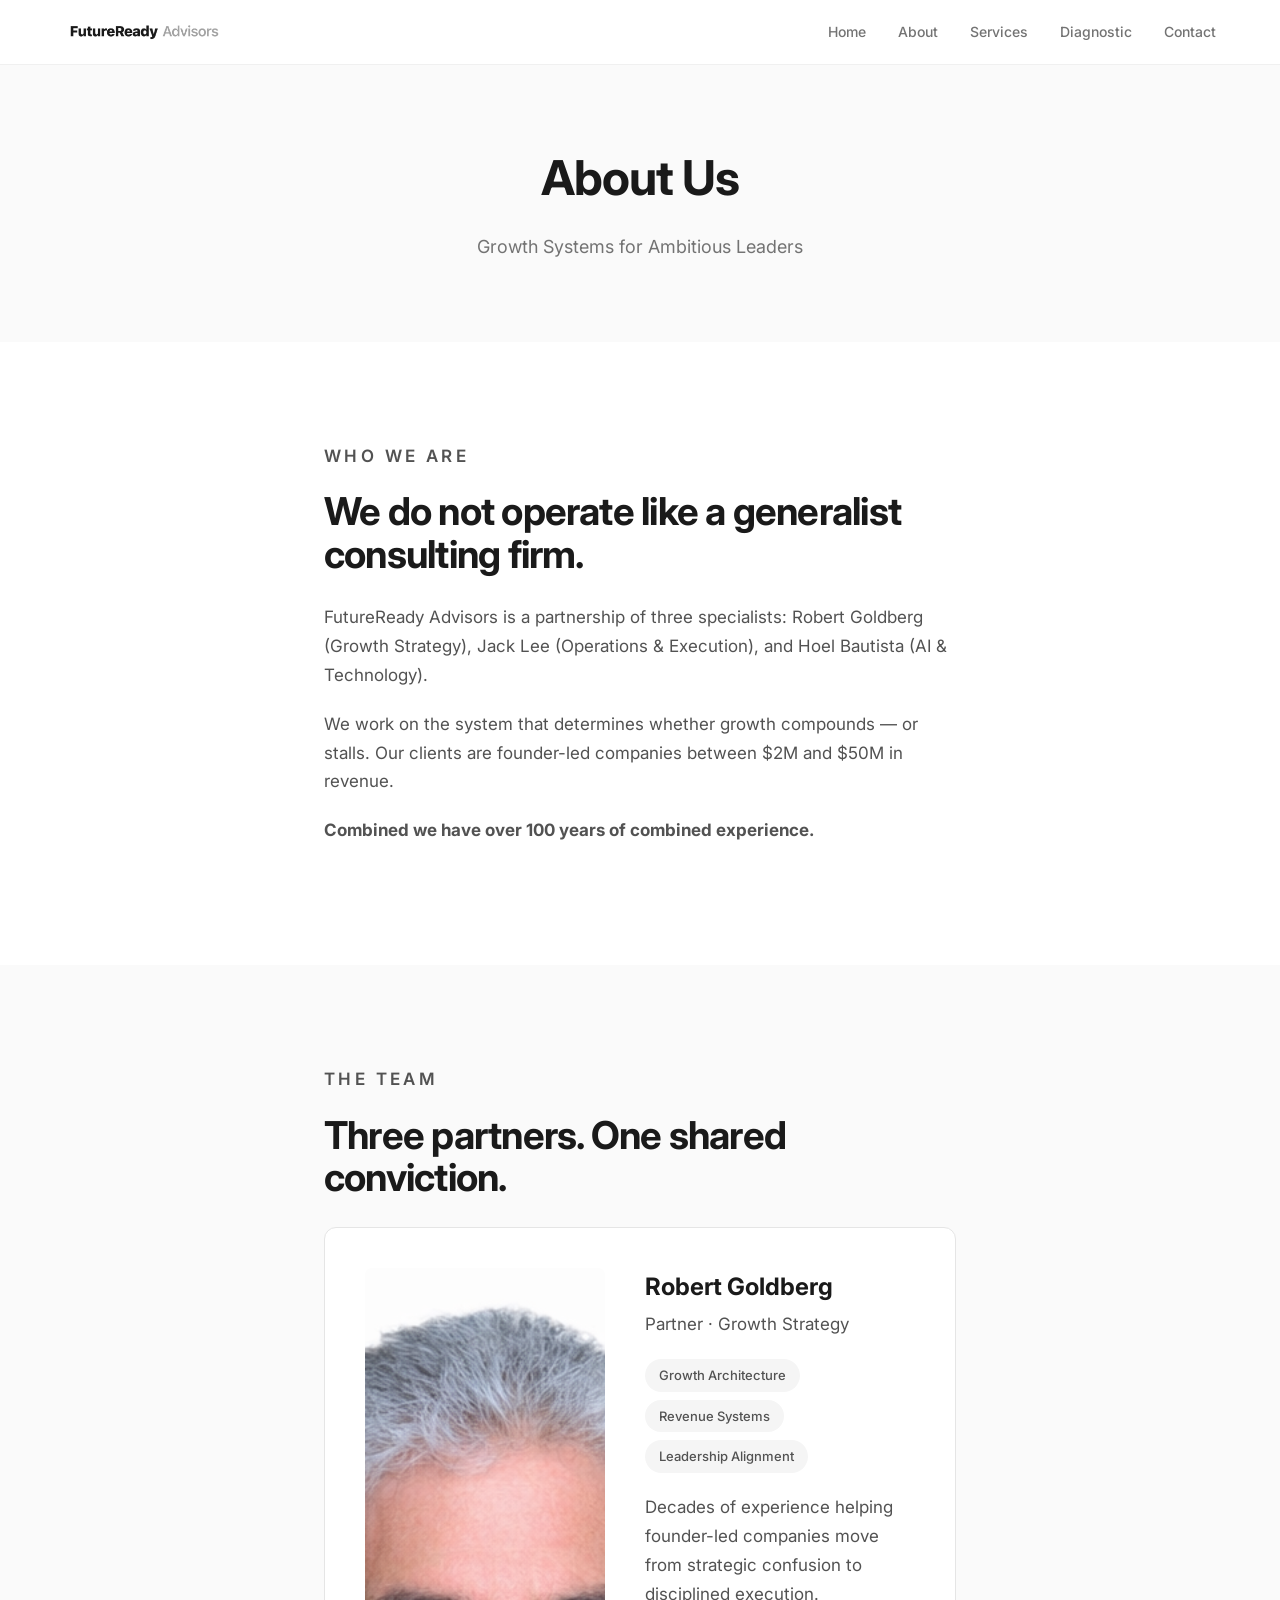
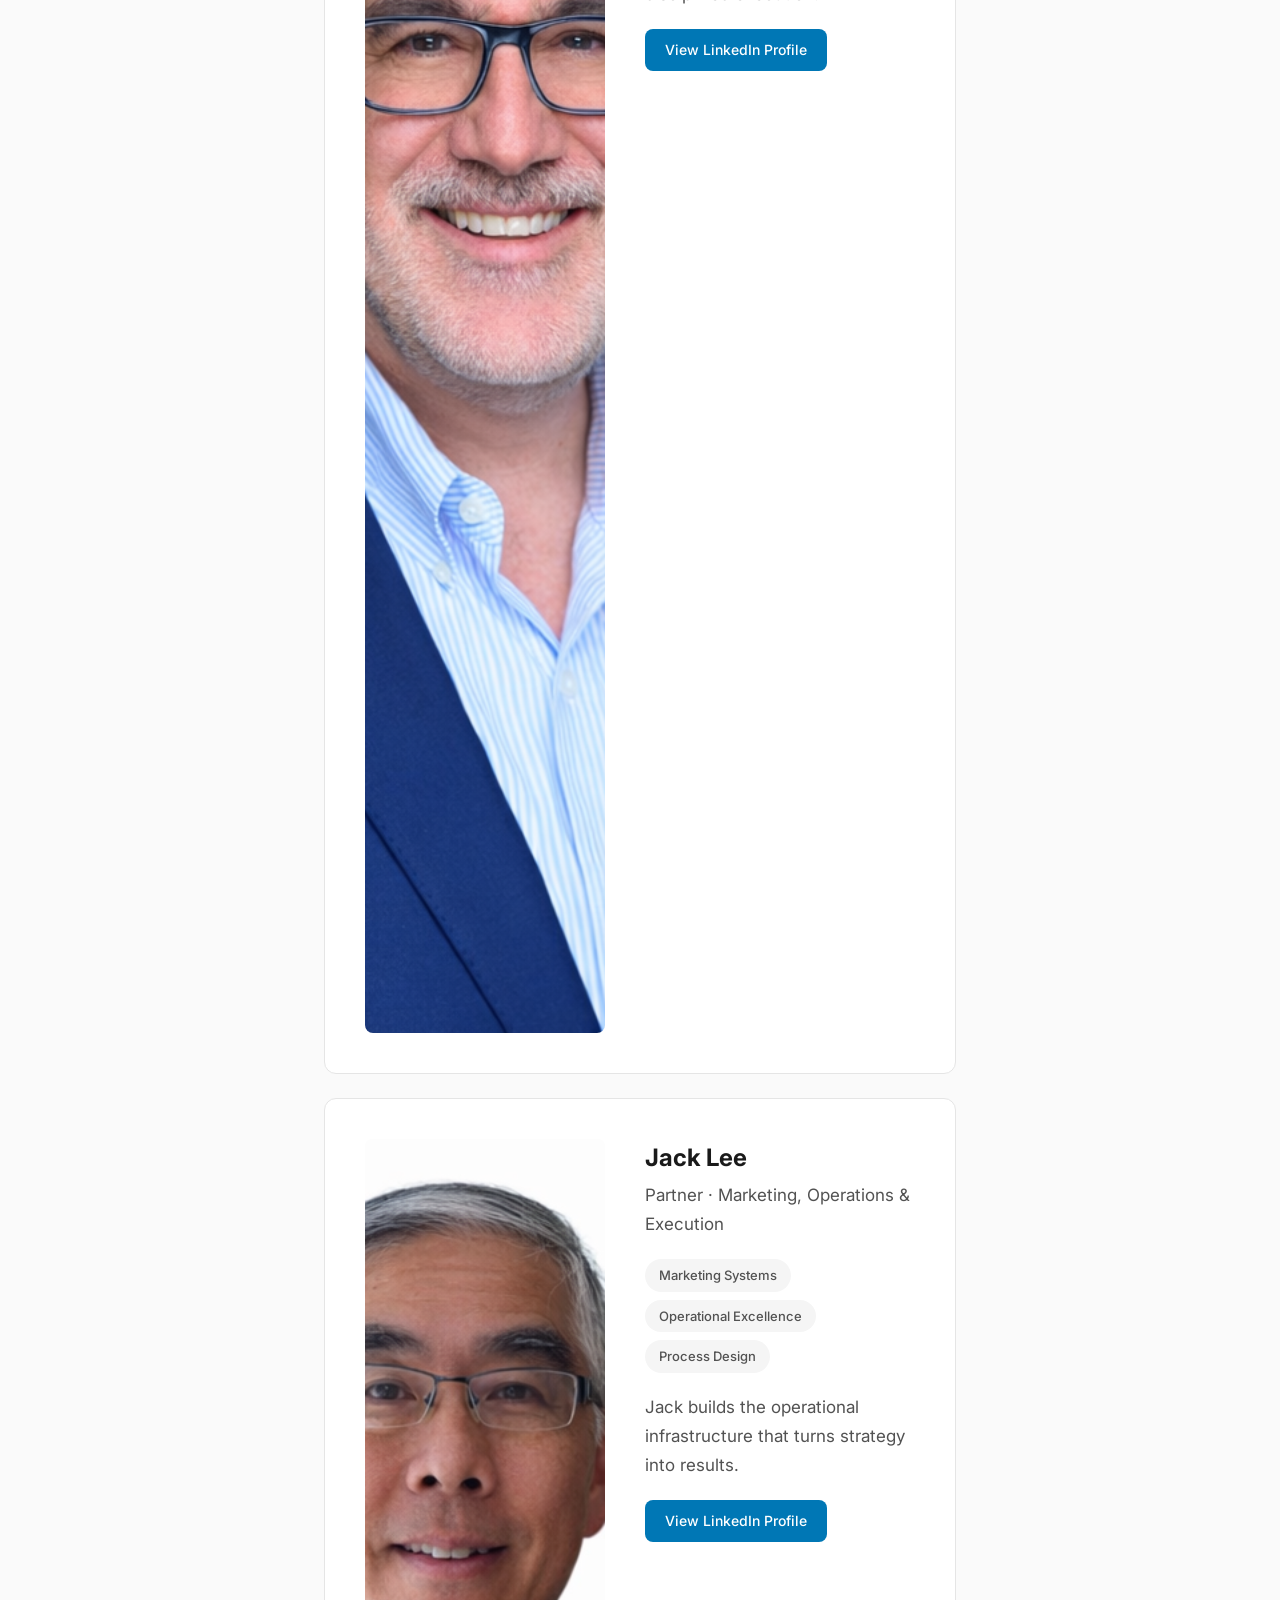
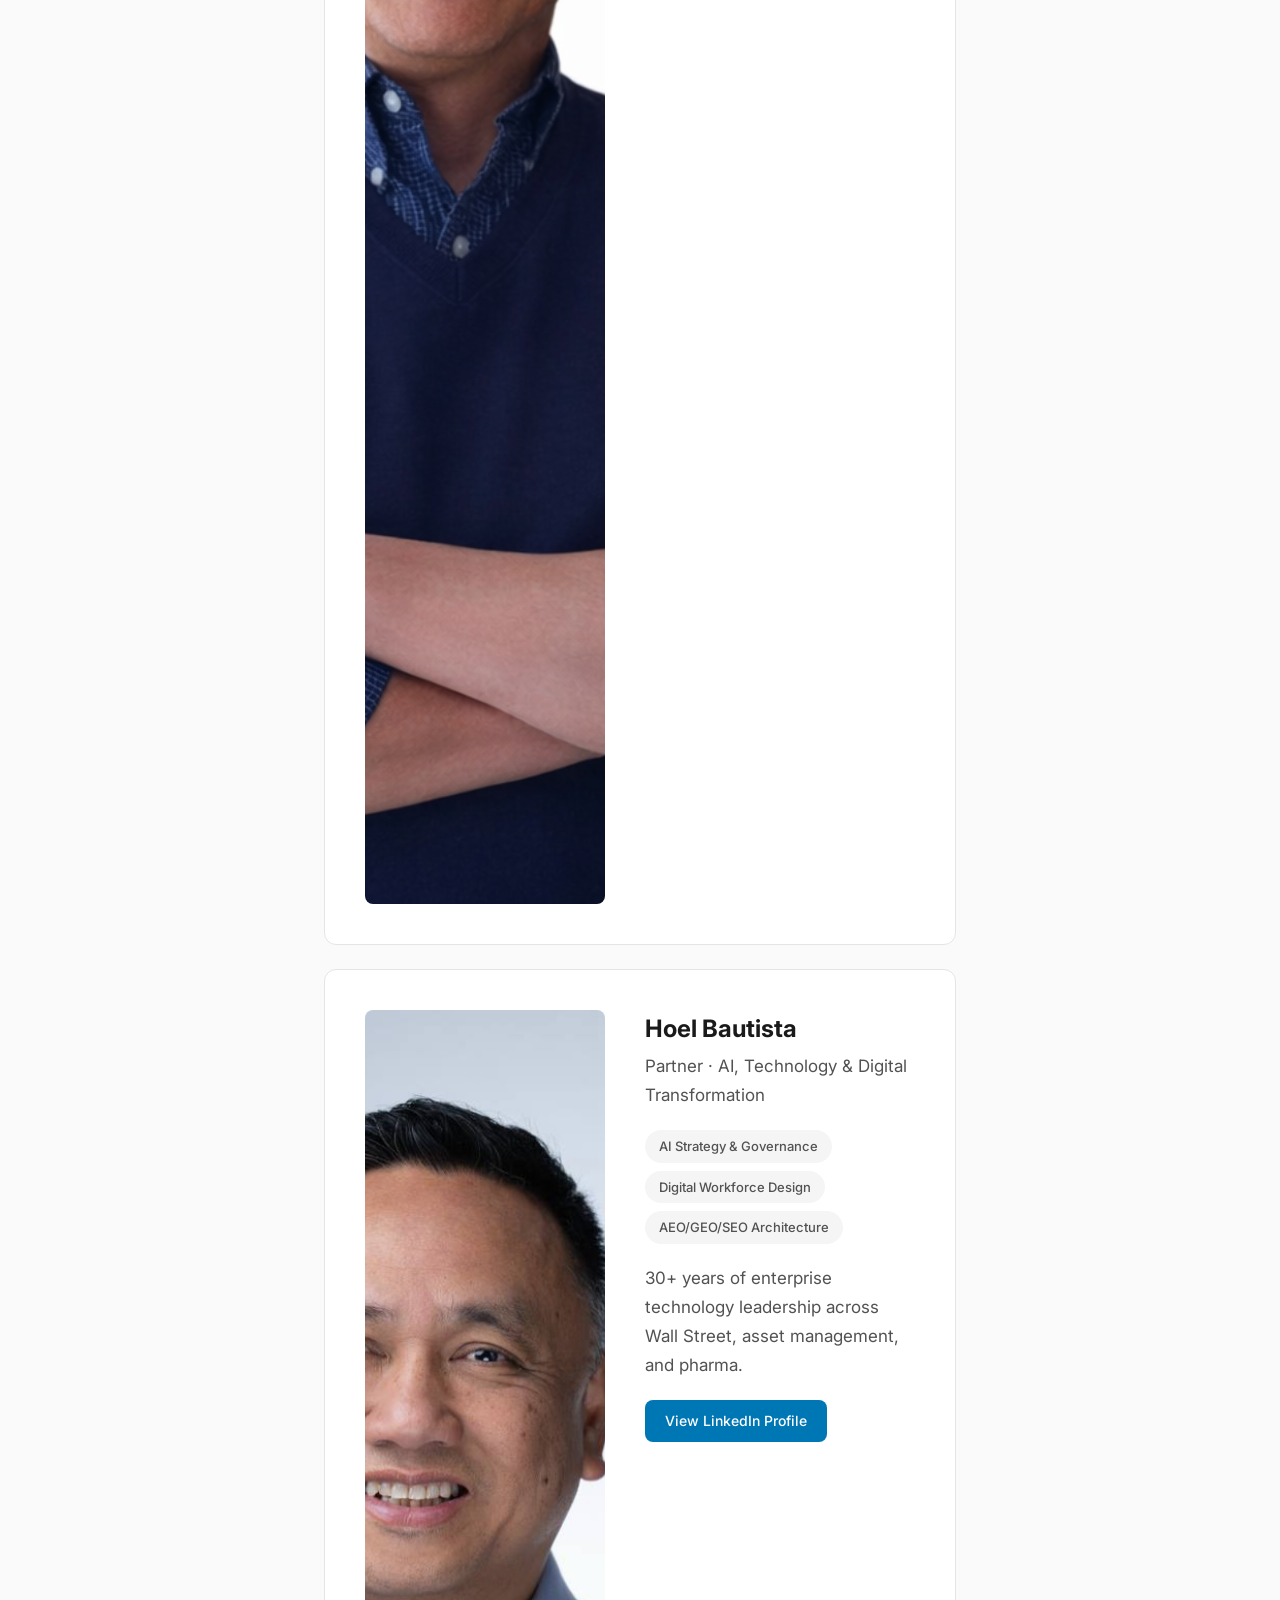
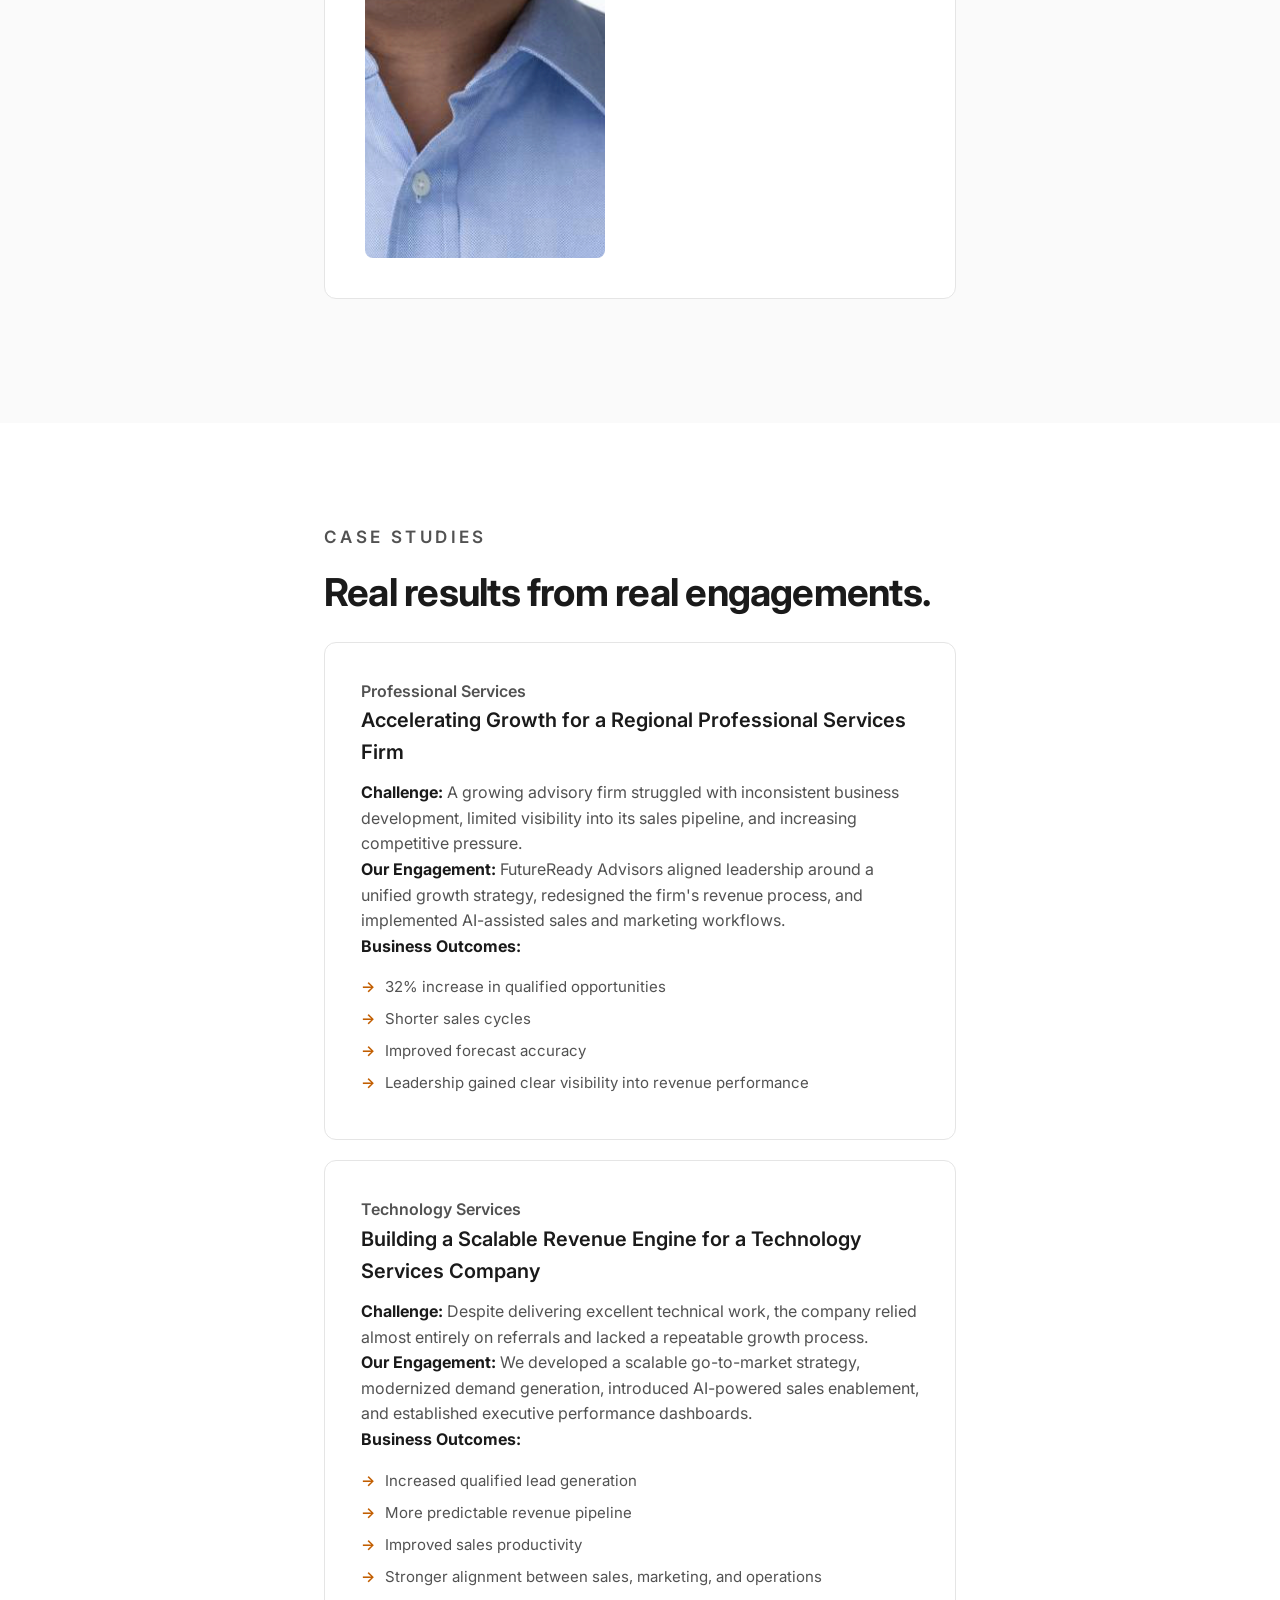
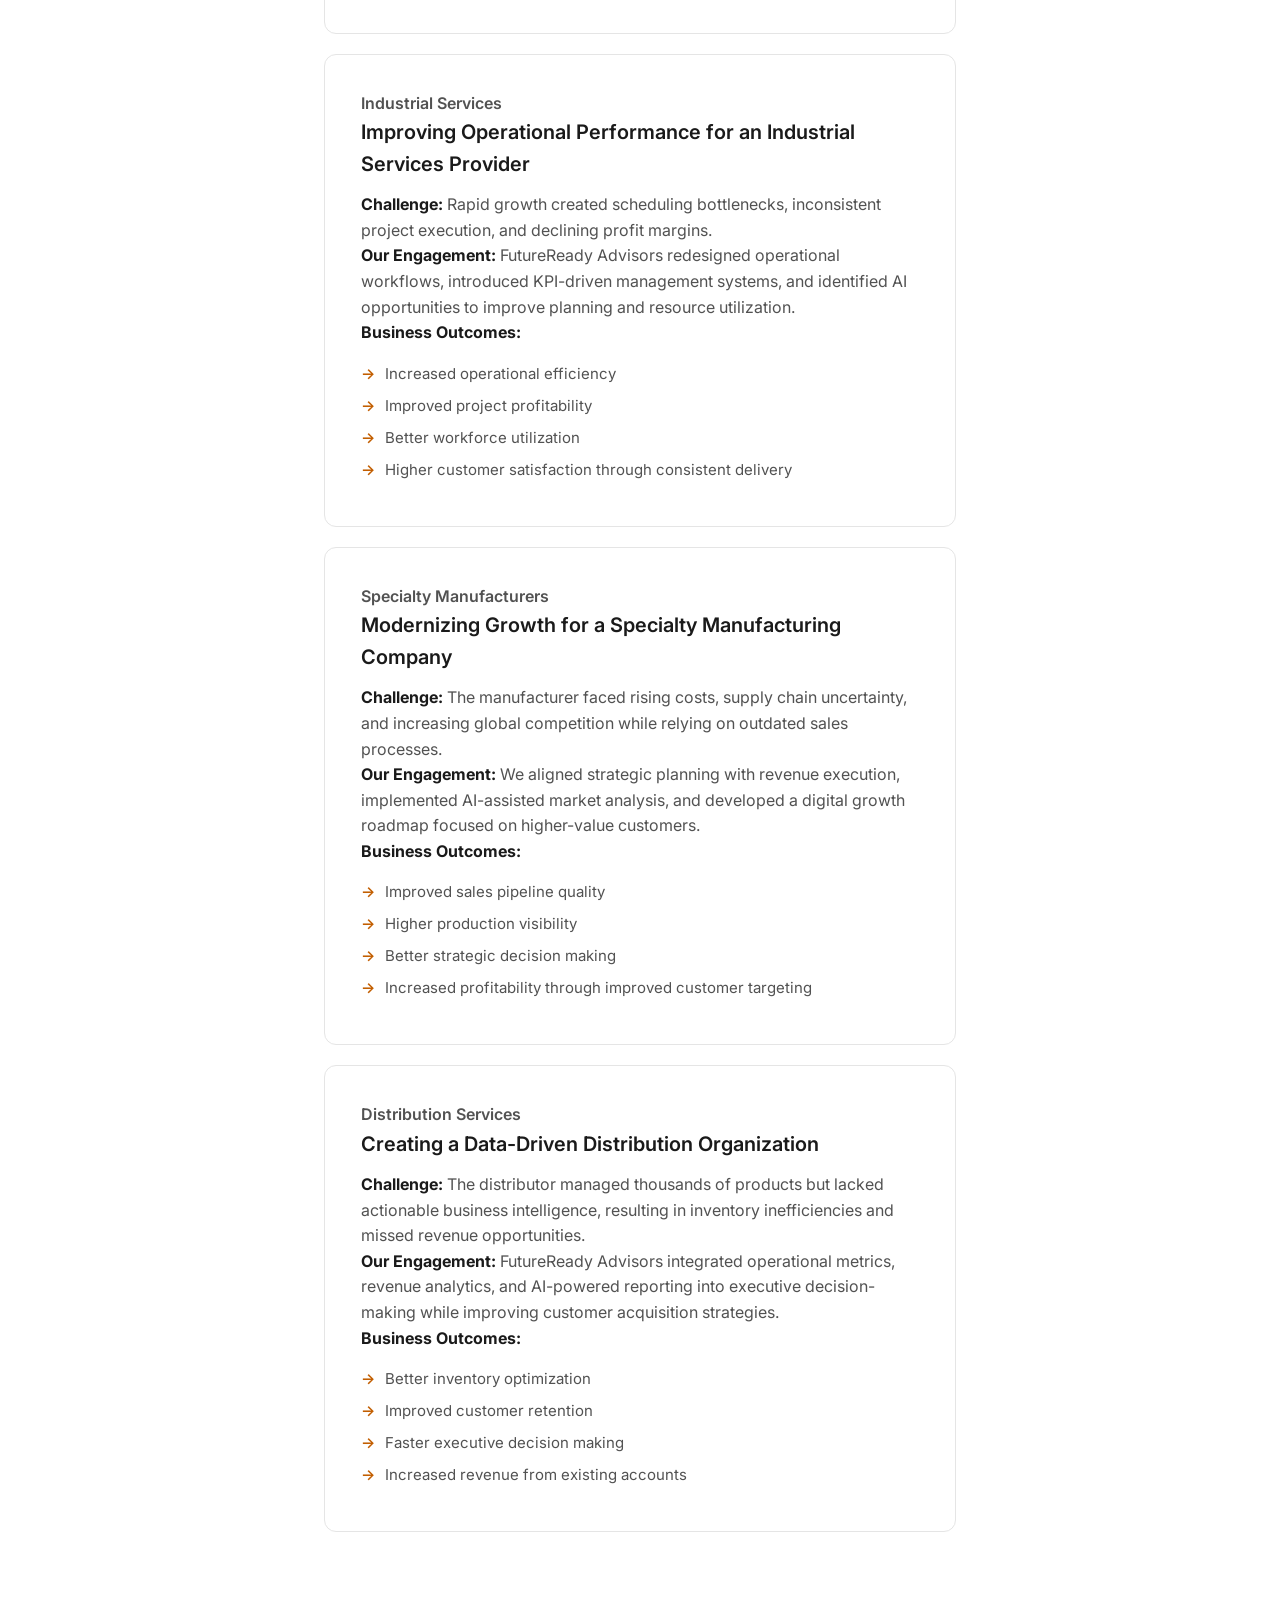
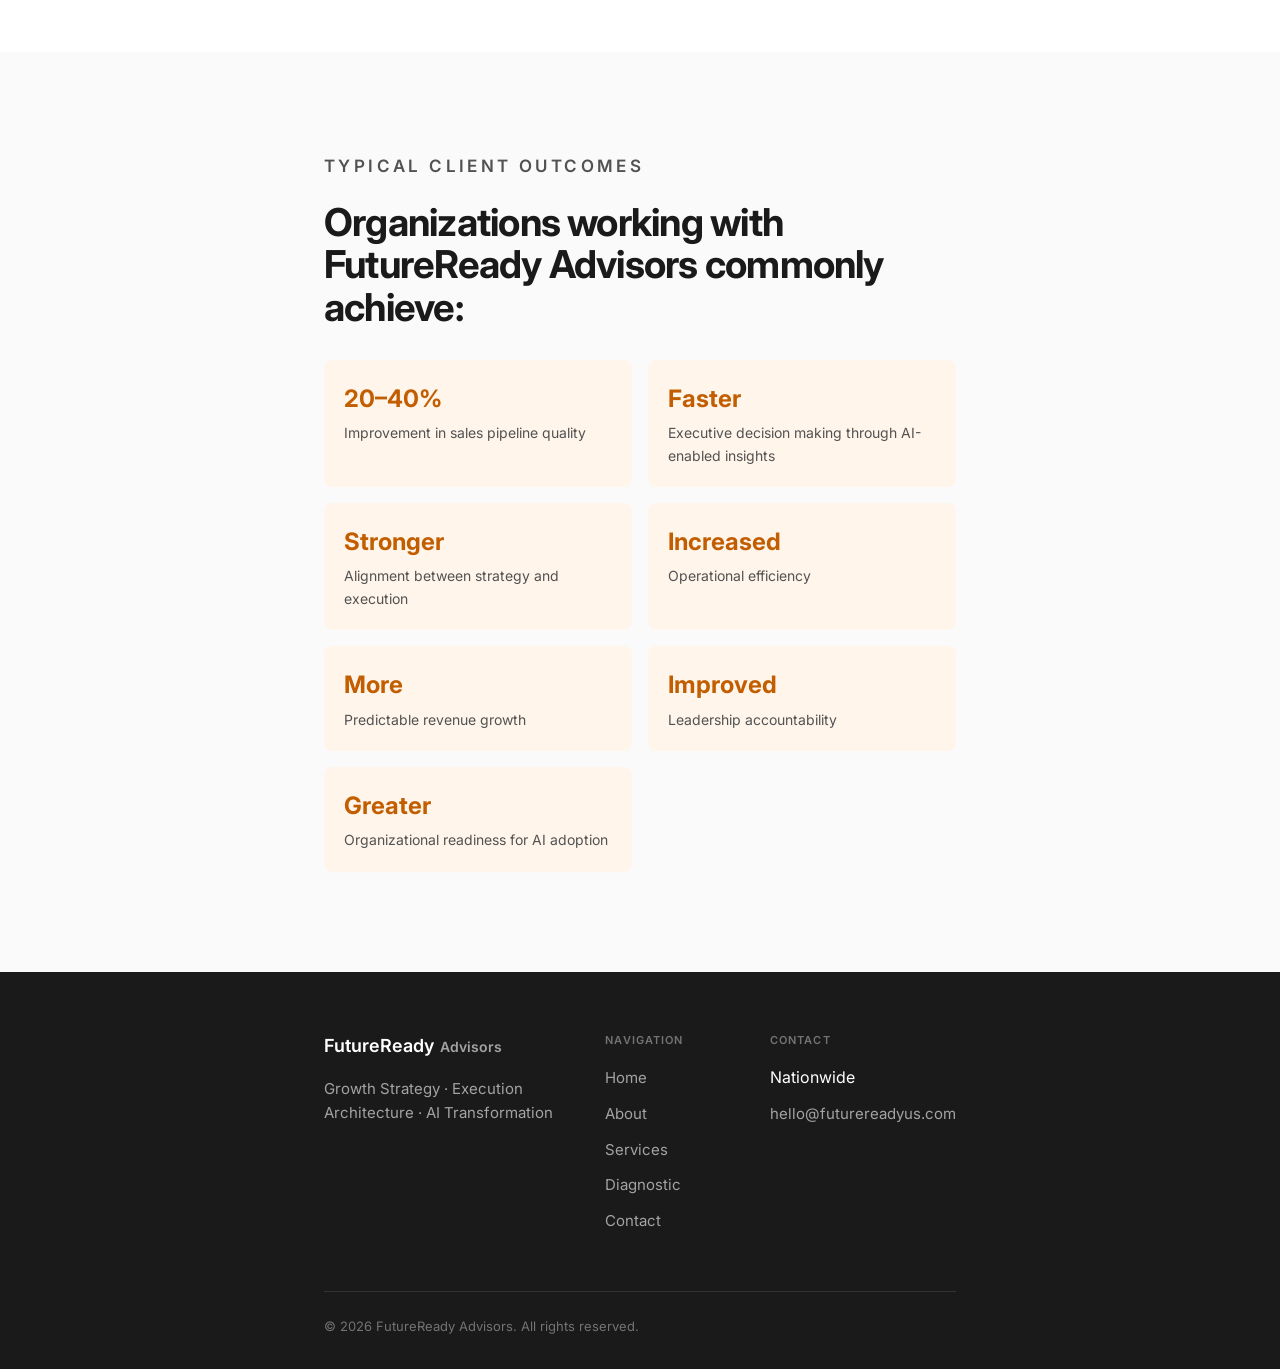
==== about/index.html @ 3cd61099 "SEO: fix soft-404s, repair broken contact JSON-LD, add FAQ/AEO schemas, favicon, sitemap lastmod" ====
<!DOCTYPE html>
<html lang="en">
<head>
<!-- Vercel Web Analytics -->
<script>
window.va = window.va || function () { (window.vaq = window.vaq || []).push(arguments); };
</script>
<script defer src="/_vercel/insights/script.js"></script>
<!-- Vercel Speed Insights -->
<script defer src="/_vercel/speed-insights/script.js"></script>
<meta charset="UTF-8"><meta name="viewport" content="width=device-width, initial-scale=1.0">
<meta name="google-site-verification" content="rzTwV3tGWfM2kfmghne0Se3kJqSVPFgn3C5hKiqkpUg" />
<title>About — FutureReady Advisors | Growth Strategy Partners</title>
<meta name="description" content="Meet the FutureReady Advisors team: Robert Goldberg (Growth Strategy), Jack Lee (Operations), and Hoel Bautista (AI & Technology). Over 100 years combined experience helping companies scale from $2M to $50M.">
<meta name="keywords" content="growth strategy partners, business consulting team, AI transformation experts, revenue growth consultants, founder advisors">
<meta name="author" content="FutureReady Advisors">
<meta name="robots" content="index, follow">
<meta name="geo.region" content="US">
<meta name="geo.placename" content="Nationwide">

<!-- Open Graph -->
<meta property="og:title" content="About — FutureReady Advisors | Growth Strategy Partners">
<meta property="og:description" content="Meet our team of growth strategy specialists with over 100 years combined experience.">
<meta property="og:type" content="website">
<meta property="og:url" content="https://www.futurereadyus.com/about">
<meta property="og:image" content="https://www.futurereadyus.com/logo-v2.jpg">
<meta property="og:image:width" content="1280">
<meta property="og:image:height" content="318">
<meta property="og:image:type" content="image/jpeg">
<link rel="icon" type="image/svg+xml" href="/favicon.svg">
<meta property="og:site_name" content="FutureReady Advisors">
<meta property="og:locale" content="en_US">

<!-- Twitter Cards -->
<meta name="twitter:card" content="summary_large_image">
<meta name="twitter:title" content="About — FutureReady Advisors | Growth Strategy Partners">
<meta name="twitter:description" content="Meet our team of growth strategy specialists with over 100 years combined experience.">
<meta name="twitter:image" content="https://www.futurereadyus.com/logo-v2.jpg">

<!-- Canonical -->
<link rel="canonical" href="https://www.futurereadyus.com/about">

<!-- Structured Data -->
<script type="application/ld+json">
{
  "@context": "https://schema.org",
  "@graph": [
    {
      "@type": "AboutPage",
      "name": "About FutureReady Advisors",
      "description": "Meet the FutureReady Advisors team of growth strategy specialists.",
      "url": "https://www.futurereadyus.com/about",
      "mainEntity": {
        "@type": "Organization",
        "name": "FutureReady Advisors",
        "url": "https://www.futurereadyus.com",
        "logo": "https://www.futurereadyus.com/logo-v2.jpg",
        "founders": [
          {
            "@type": "Person",
            "name": "Robert Goldberg",
            "jobTitle": "Partner - Growth Strategy",
            "image": "https://www.futurereadyus.com/team/robert.jpg",
            "worksFor": {"@type": "Organization", "name": "FutureReady Advisors"}
          },
          {
            "@type": "Person",
            "name": "Jack Lee",
            "jobTitle": "Partner - Marketing, Operations & Execution",
            "image": "https://www.futurereadyus.com/team/jack.jpg",
            "worksFor": {"@type": "Organization", "name": "FutureReady Advisors"}
          },
          {
            "@type": "Person",
            "name": "Hoel Bautista",
            "jobTitle": "Partner - AI, Technology & Digital Transformation",
            "image": "https://www.futurereadyus.com/team/hoel.png",
            "worksFor": {"@type": "Organization", "name": "FutureReady Advisors"}
          }
        ]
      }
    },
    {
      "@type": "BreadcrumbList",
      "itemListElement": [
        {"@type": "ListItem", "position": 1, "name": "Home", "item": "https://www.futurereadyus.com/"},
        {"@type": "ListItem", "position": 2, "name": "About", "item": "https://www.futurereadyus.com/about"}
      ]
    }
  ]
}
</script>

<style>
*{margin:0;padding:0;box-sizing:border-box}
body{font-family:'Inter',-apple-system,BlinkMacSystemFont,'Segoe UI',Roboto,sans-serif;color:#1a1a1a;background:#fff;line-height:1.6;-webkit-font-smoothing:antialiased}
.container-narrow{max-width:680px;margin:0 auto;padding:0 24px}
.container-wide{max-width:1200px;margin:0 auto;padding:0 24px}
nav{position:fixed;top:0;left:0;right:0;z-index:50;background:rgba(255,255,255,.98);backdrop-filter:blur(12px);border-bottom:1px solid #f0f0f0}
.nav-inner{display:flex;align-items:center;justify-content:space-between;height:64px}
.logo{display:flex;align-items:center;gap:10px;text-decoration:none}
.logo img{height:36px;width:auto}
.nav-links{display:flex;align-items:center;gap:32px}
.nav-links a{font-size:.875rem;font-weight:500;color:#737373;text-decoration:none;transition:color .3s;position:relative}
.nav-links a:hover{color:#1a1a1a}
.nav-links a::after{content:'';position:absolute;bottom:-4px;left:0;width:0;height:1.5px;background:#c25e00;transition:width .3s}
.nav-links a:hover::after{width:100%}
.page-header{padding:140px 0 80px;background:#fafafa;text-align:center}
.page-header h1{font-size:clamp(2rem,4vw,3rem);font-weight:700;margin-bottom:16px;letter-spacing:-.02em}
.page-header p{color:#737373;font-size:1.125rem}
.section{padding:100px 0}
.section-alt{background:#fafafa}
.section-label{font-size:.6875rem;font-weight:600;letter-spacing:.2em;text-transform:uppercase;color:#c25e00;margin-bottom:20px}
.section h2{font-size:clamp(1.75rem,3vw,2.5rem);font-weight:700;line-height:1.1;letter-spacing:-.02em;margin-bottom:28px}
.section h2 span{color:#a3a3a3;font-weight:500}
.section p{font-size:1.0625rem;color:#525252;line-height:1.7;margin-bottom:20px}
.team-card{display:grid;grid-template-columns:240px 1fr;gap:40px;padding:40px;background:#fff;border:1px solid #e5e5e5;border-radius:12px;margin-bottom:24px;transition:all .3s}
.team-card:hover{border-color:#c25e00;box-shadow:0 4px 20px rgba(0,0,0,.05)}
.team-photo{width:100%;aspect-ratio:3/4;object-fit:cover;border-radius:8px}
.team-name{font-size:1.5rem;font-weight:700;margin-bottom:4px}
.team-title{font-size:1rem;color:#737373;margin-bottom:16px}
.team-skills{display:flex;flex-wrap:wrap;gap:8px;margin-bottom:20px}
.team-skill{padding:6px 14px;background:#f5f5f5;color:#525252;font-size:.8125rem;border-radius:9999px;font-weight:500}
.team-bio{font-size:1rem;color:#525252;line-height:1.7;margin-bottom:20px}
.team-linkedin{display:inline-flex;align-items:center;gap:8px;padding:10px 20px;background:#0077b5;color:#fff;font-size:.875rem;font-weight:500;border-radius:8px;text-decoration:none;transition:all .3s}
.team-linkedin:hover{background:#005885}
.case-study{padding:36px;background:#fff;border:1px solid #e5e5e5;border-radius:12px;margin-bottom:20px}
.case-study h3{font-size:1.25rem;font-weight:600;margin-bottom:12px;color:#1a1a1a}
.case-study p{color:#525252;margin:0;font-size:1rem;line-height:1.6}
.case-study p strong{color:#1a1a1a}
.case-meta{font-size:.875rem;color:#c25e00;font-weight:600;margin-bottom:8px}
.outcomes-list{list-style:none;padding:0;margin:16px 0 0}
.outcomes-list li{font-size:.9375rem;color:#525252;margin-bottom:8px;display:flex;align-items:flex-start;gap:10px}
.outcomes-list li::before{content:'→';color:#c25e00;flex-shrink:0;font-weight:600}
.results-grid{display:grid;grid-template-columns:repeat(2,1fr);gap:16px;margin-top:32px}
.result-item{padding:20px;background:#fff5eb;border-radius:8px}
.result-number{font-size:1.5rem;font-weight:700;color:#c25e00;margin-bottom:4px}
.result-label{font-size:.875rem;color:#525252}
.scroll-top{position:fixed;bottom:32px;right:32px;width:48px;height:48px;background:#1a1a1a;color:#fff;border-radius:50%;display:flex;align-items:center;justify-content:center;cursor:pointer;opacity:0;visibility:hidden;transition:all .3s;z-index:100;border:none;font-size:1.25rem;box-shadow:0 4px 12px rgba(0,0,0,.15)}
.scroll-top.visible{opacity:1;visibility:visible}
.scroll-top:hover{background:#c25e00;transform:translateY(-2px)}
footer{padding:60px 0 32px;background:#1a1a1a;color:#fff}
.footer-grid{display:grid;grid-template-columns:2fr 1fr 1fr;gap:48px;margin-bottom:48px}
.footer-brand{display:flex;align-items:center;gap:10px;margin-bottom:16px}
.footer-brand-text{font-size:1.125rem;font-weight:600}
.footer-desc{font-size:.9375rem;color:#a3a3a3;line-height:1.6;max-width:300px}
.footer-links-title{font-size:.6875rem;font-weight:600;text-transform:uppercase;color:#737373;margin-bottom:16px;letter-spacing:.1em}
.footer-links{list-style:none;padding:0}
.footer-links li{margin-bottom:10px}
.footer-links a{color:#a3a3a3;text-decoration:none;font-size:.9375rem;transition:color .3s}
.footer-links a:hover{color:#fff}
.footer-bottom{padding-top:24px;border-top:1px solid #333;display:flex;justify-content:space-between;align-items:center}
.footer-copy{font-size:.8125rem;color:#737373}
@media(max-width:768px){
.team-card{grid-template-columns:1fr}
.footer-grid{grid-template-columns:1fr;gap:32px}
.scroll-top{bottom:20px;right:20px}
.results-grid{grid-template-columns:1fr}
}
</style>
<link rel="preconnect" href="https://fonts.googleapis.com">
<link href="https://fonts.googleapis.com/css2?family=Inter:wght@400;500;600;700&display=swap" rel="stylesheet">
</head>
<body>
<nav><div class="container-wide nav-inner">
<a href="/" class="logo"><img src="/logo-v2.jpg" alt="FutureReady Advisors" style="height:40px"></a>
<div class="nav-links">
<a href="/">Home</a>
<a href="/about">About</a>
<a href="/services">Services</a>
<a href="/diagnostic">Diagnostic</a>
<a href="/contact">Contact</a>
</div>
</div></nav>

<main>
<header class="page-header"><div class="container-narrow">
<h1>About Us</h1>
<p>Growth Systems for Ambitious Leaders</p>
</div></header>

<section class="section"><div class="container-narrow">
<p class="section-label">Who We Are</p>
<h2>We do not operate like a generalist consulting firm.</h2>
<p>FutureReady Advisors is a partnership of three specialists: Robert Goldberg (Growth Strategy), Jack Lee (Operations & Execution), and Hoel Bautista (AI & Technology).</p>
<p>We work on the system that determines whether growth compounds — or stalls. Our clients are founder-led companies between $2M and $50M in revenue.</p>
<p><strong>Combined we have over 100 years of combined experience.</strong></p>
</div></section>

<section class="section section-alt"><div class="container-narrow">
<p class="section-label">The Team</p>
<h2>Three partners. One shared conviction.</h2>

<article class="team-card">
<img src="/team/robert.jpg" alt="Robert Goldberg - Partner, Growth Strategy at FutureReady Advisors" class="team-photo" width="1024" height="1365" loading="lazy">
<div>
<h3 class="team-name">Robert Goldberg</h3>
<p class="team-title">Partner · Growth Strategy</p>
<div class="team-skills">
<span class="team-skill">Growth Architecture</span>
<span class="team-skill">Revenue Systems</span>
<span class="team-skill">Leadership Alignment</span>
</div>
<p class="team-bio">Decades of experience helping founder-led companies move from strategic confusion to disciplined execution.</p>
<a href="https://www.linkedin.com/in/robgoldberg" target="_blank" rel="noopener noreferrer" class="team-linkedin">View LinkedIn Profile</a>
</div>
</article>

<article class="team-card">
<img src="/team/jack.jpg" alt="Jack Lee - Partner, Marketing & Operations at FutureReady Advisors" class="team-photo" width="1024" height="1365" loading="lazy">
<div>
<h3 class="team-name">Jack Lee</h3>
<p class="team-title">Partner · Marketing, Operations & Execution</p>
<div class="team-skills">
<span class="team-skill">Marketing Systems</span>
<span class="team-skill">Operational Excellence</span>
<span class="team-skill">Process Design</span>
</div>
<p class="team-bio">Jack builds the operational infrastructure that turns strategy into results.</p>
<a href="https://www.linkedin.com/in/jkleemktgii" target="_blank" rel="noopener noreferrer" class="team-linkedin">View LinkedIn Profile</a>
</div>
</article>

<article class="team-card">
<img src="/team/hoel.png" alt="Hoel Bautista - Partner, AI & Technology at FutureReady Advisors" class="team-photo" width="824" height="848" loading="lazy">
<div>
<h3 class="team-name">Hoel Bautista</h3>
<p class="team-title">Partner · AI, Technology & Digital Transformation</p>
<div class="team-skills">
<span class="team-skill">AI Strategy & Governance</span>
<span class="team-skill">Digital Workforce Design</span>
<span class="team-skill">AEO/GEO/SEO Architecture</span>
</div>
<p class="team-bio">30+ years of enterprise technology leadership across Wall Street, asset management, and pharma.</p>
<a href="https://www.linkedin.com/in/hoelbautista" target="_blank" rel="noopener noreferrer" class="team-linkedin">View LinkedIn Profile</a>
</div>
</article>
</div></section>

<section class="section"><div class="container-narrow">
<p class="section-label">Case Studies</p>
<h2>Real results from real engagements.</h2>

<article class="case-study">
<p class="case-meta">Professional Services</p>
<h3>Accelerating Growth for a Regional Professional Services Firm</h3>
<p><strong>Challenge:</strong> A growing advisory firm struggled with inconsistent business development, limited visibility into its sales pipeline, and increasing competitive pressure.</p>
<p><strong>Our Engagement:</strong> FutureReady Advisors aligned leadership around a unified growth strategy, redesigned the firm's revenue process, and implemented AI-assisted sales and marketing workflows.</p>
<p><strong>Business Outcomes:</strong></p>
<ul class="outcomes-list">
<li>32% increase in qualified opportunities</li>
<li>Shorter sales cycles</li>
<li>Improved forecast accuracy</li>
<li>Leadership gained clear visibility into revenue performance</li>
</ul>
</article>

<article class="case-study">
<p class="case-meta">Technology Services</p>
<h3>Building a Scalable Revenue Engine for a Technology Services Company</h3>
<p><strong>Challenge:</strong> Despite delivering excellent technical work, the company relied almost entirely on referrals and lacked a repeatable growth process.</p>
<p><strong>Our Engagement:</strong> We developed a scalable go-to-market strategy, modernized demand generation, introduced AI-powered sales enablement, and established executive performance dashboards.</p>
<p><strong>Business Outcomes:</strong></p>
<ul class="outcomes-list">
<li>Increased qualified lead generation</li>
<li>More predictable revenue pipeline</li>
<li>Improved sales productivity</li>
<li>Stronger alignment between sales, marketing, and operations</li>
</ul>
</article>

<article class="case-study">
<p class="case-meta">Industrial Services</p>
<h3>Improving Operational Performance for an Industrial Services Provider</h3>
<p><strong>Challenge:</strong> Rapid growth created scheduling bottlenecks, inconsistent project execution, and declining profit margins.</p>
<p><strong>Our Engagement:</strong> FutureReady Advisors redesigned operational workflows, introduced KPI-driven management systems, and identified AI opportunities to improve planning and resource utilization.</p>
<p><strong>Business Outcomes:</strong></p>
<ul class="outcomes-list">
<li>Increased operational efficiency</li>
<li>Improved project profitability</li>
<li>Better workforce utilization</li>
<li>Higher customer satisfaction through consistent delivery</li>
</ul>
</article>

<article class="case-study">
<p class="case-meta">Specialty Manufacturers</p>
<h3>Modernizing Growth for a Specialty Manufacturing Company</h3>
<p><strong>Challenge:</strong> The manufacturer faced rising costs, supply chain uncertainty, and increasing global competition while relying on outdated sales processes.</p>
<p><strong>Our Engagement:</strong> We aligned strategic planning with revenue execution, implemented AI-assisted market analysis, and developed a digital growth roadmap focused on higher-value customers.</p>
<p><strong>Business Outcomes:</strong></p>
<ul class="outcomes-list">
<li>Improved sales pipeline quality</li>
<li>Higher production visibility</li>
<li>Better strategic decision making</li>
<li>Increased profitability through improved customer targeting</li>
</ul>
</article>

<article class="case-study">
<p class="case-meta">Distribution Services</p>
<h3>Creating a Data-Driven Distribution Organization</h3>
<p><strong>Challenge:</strong> The distributor managed thousands of products but lacked actionable business intelligence, resulting in inventory inefficiencies and missed revenue opportunities.</p>
<p><strong>Our Engagement:</strong> FutureReady Advisors integrated operational metrics, revenue analytics, and AI-powered reporting into executive decision-making while improving customer acquisition strategies.</p>
<p><strong>Business Outcomes:</strong></p>
<ul class="outcomes-list">
<li>Better inventory optimization</li>
<li>Improved customer retention</li>
<li>Faster executive decision making</li>
<li>Increased revenue from existing accounts</li>
</ul>
</article>
</div></section>

<section class="section section-alt"><div class="container-narrow">
<p class="section-label">Typical Client Outcomes</p>
<h2>Organizations working with FutureReady Advisors commonly achieve:</h2>

<div class="results-grid">
<div class="result-item">
<div class="result-number">20–40%</div>
<div class="result-label">Improvement in sales pipeline quality</div>
</div>
<div class="result-item">
<div class="result-number">Faster</div>
<div class="result-label">Executive decision making through AI-enabled insights</div>
</div>
<div class="result-item">
<div class="result-number">Stronger</div>
<div class="result-label">Alignment between strategy and execution</div>
</div>
<div class="result-item">
<div class="result-number">Increased</div>
<div class="result-label">Operational efficiency</div>
</div>
<div class="result-item">
<div class="result-number">More</div>
<div class="result-label">Predictable revenue growth</div>
</div>
<div class="result-item">
<div class="result-number">Improved</div>
<div class="result-label">Leadership accountability</div>
</div>
<div class="result-item">
<div class="result-number">Greater</div>
<div class="result-label">Organizational readiness for AI adoption</div>
</div>
</div>
</div></section>
</main>

<footer><div class="container-narrow">
<div class="footer-grid">
<div>
<div class="footer-brand">
<span class="footer-brand-text">FutureReady<span style="font-size:.875rem;color:#a3a3a3;margin-left:6px">Advisors</span></span>
</div>
<p class="footer-desc">Growth Strategy · Execution Architecture · AI Transformation</p>
</div>
<div>
<p class="footer-links-title">Navigation</p>
<ul class="footer-links">
<li><a href="/">Home</a></li>
<li><a href="/about">About</a></li>
<li><a href="/services">Services</a></li>
<li><a href="/diagnostic">Diagnostic</a></li>
<li><a href="/contact">Contact</a></li>
</ul>
</div>
<div>
<p class="footer-links-title">Contact</p>
<ul class="footer-links">
<li>Nationwide</li>
<li><a href="mailto:hello@futurereadyus.com">hello@futurereadyus.com</a></li>
</ul>
</div>
</div>
<div class="footer-bottom">
<p class="footer-copy">© 2026 FutureReady Advisors. All rights reserved.</p>
</div>
</div></footer>

<button class="scroll-top" id="scrollTop" onclick="window.scrollTo({top:0,behavior:'smooth'})">↑</button>

<script>
const scrollTopBtn=document.getElementById('scrollTop');
window.addEventListener('scroll',()=>{
if(window.scrollY>300){scrollTopBtn.classList.add('visible');}
else{scrollTopBtn.classList.remove('visible');}
});
</script>
<script>
// CTA click tracking for Vercel Web Analytics
(function(){
  var SELECTOR = '.btn-primary,.btn-secondary,.nav-cta,.service-cta,.cta-banner,.btn';
  function track(e){
    var el = e.target.closest ? e.target.closest(SELECTOR) : null;
    if(!el) return;
    try{
      var cls = (el.className && el.className.baseVal !== undefined ? el.className.baseVal : el.className) || '';
      var href = el.getAttribute('href') || '';
      var txt = (el.textContent || '').trim().slice(0, 60);
      try{ window.va('event', { name: 'cta_click', data: { page: location.pathname, cta: cls, href: href, text: txt } }); }catch(_){}
      try{ fetch('/api/event', { method:'POST', headers:{'Content-Type':'application/json'}, body: JSON.stringify({ type:'cta_click', page:location.pathname, cta: cls, href: href, text: txt }) }).catch(function(){}); }catch(_){}
    }catch(_){}
  }
  document.addEventListener('click', track, true);
})();
</script>

</body>
</html>
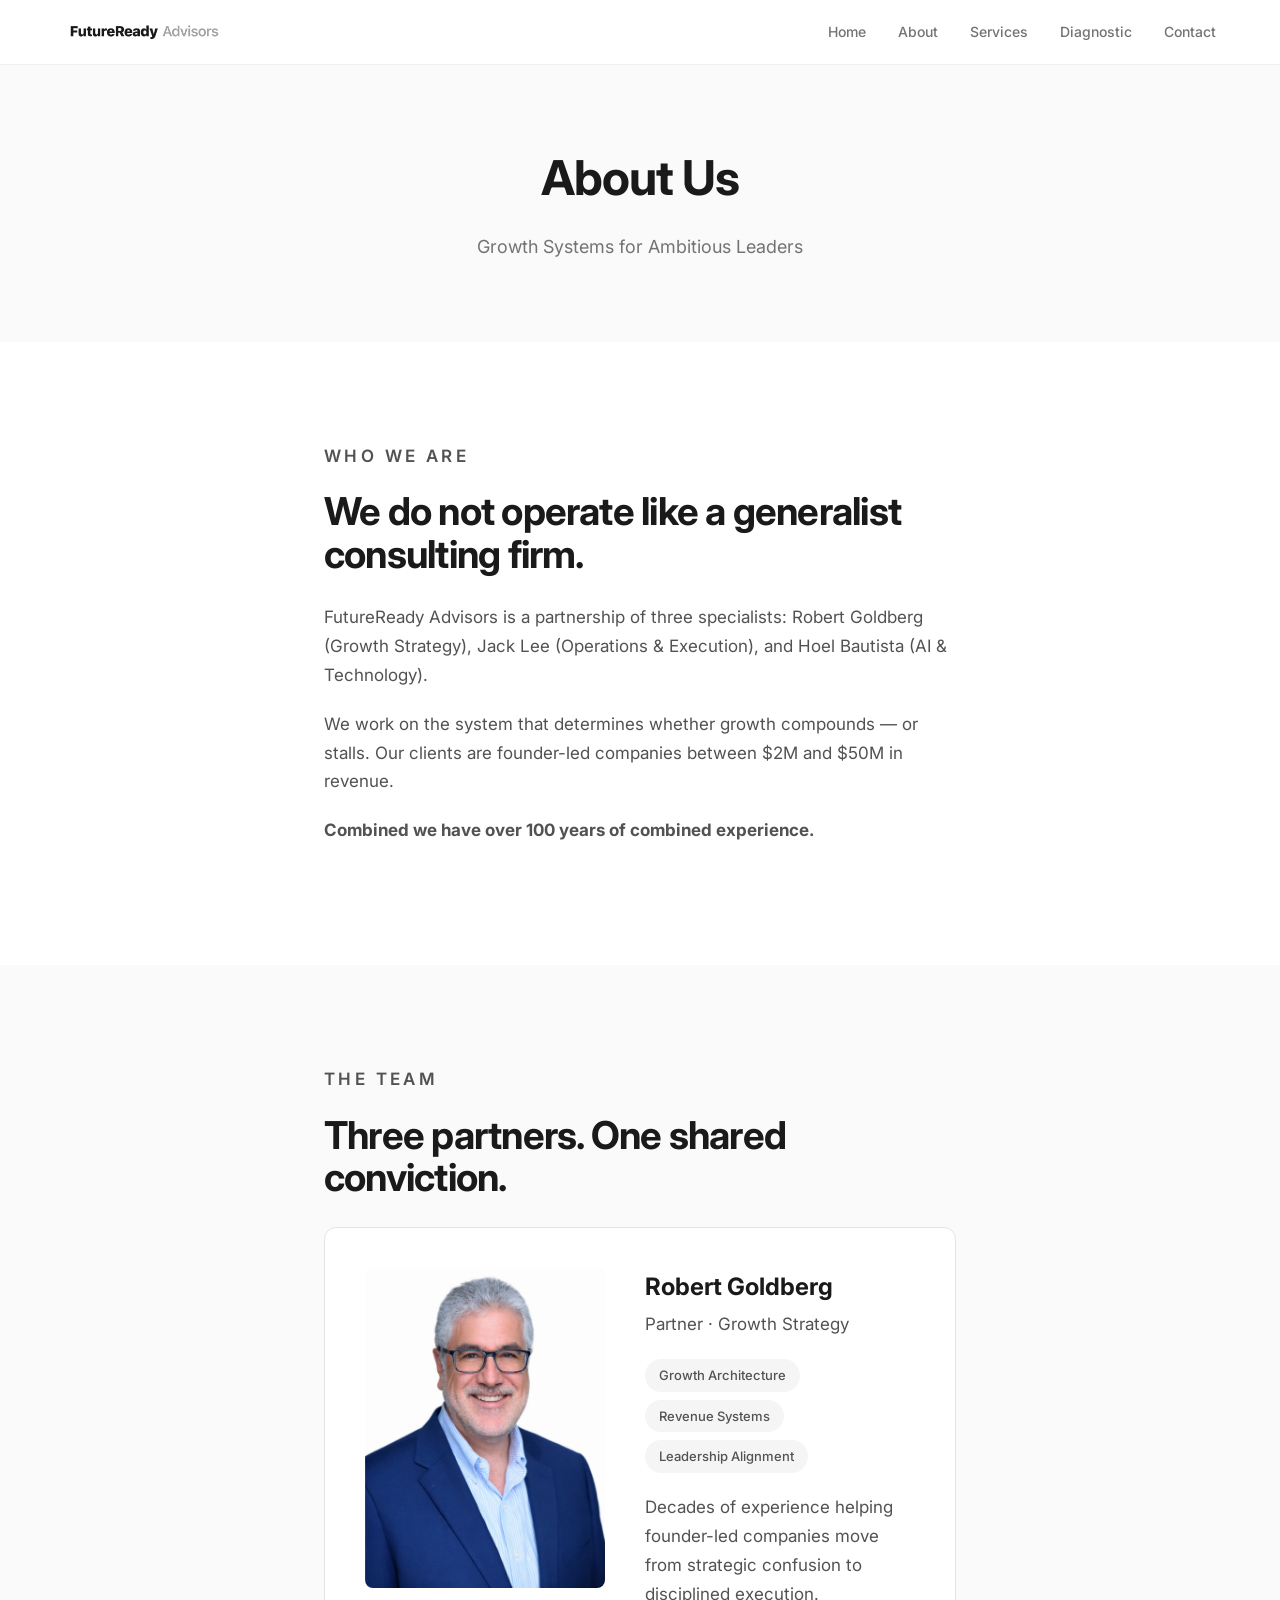
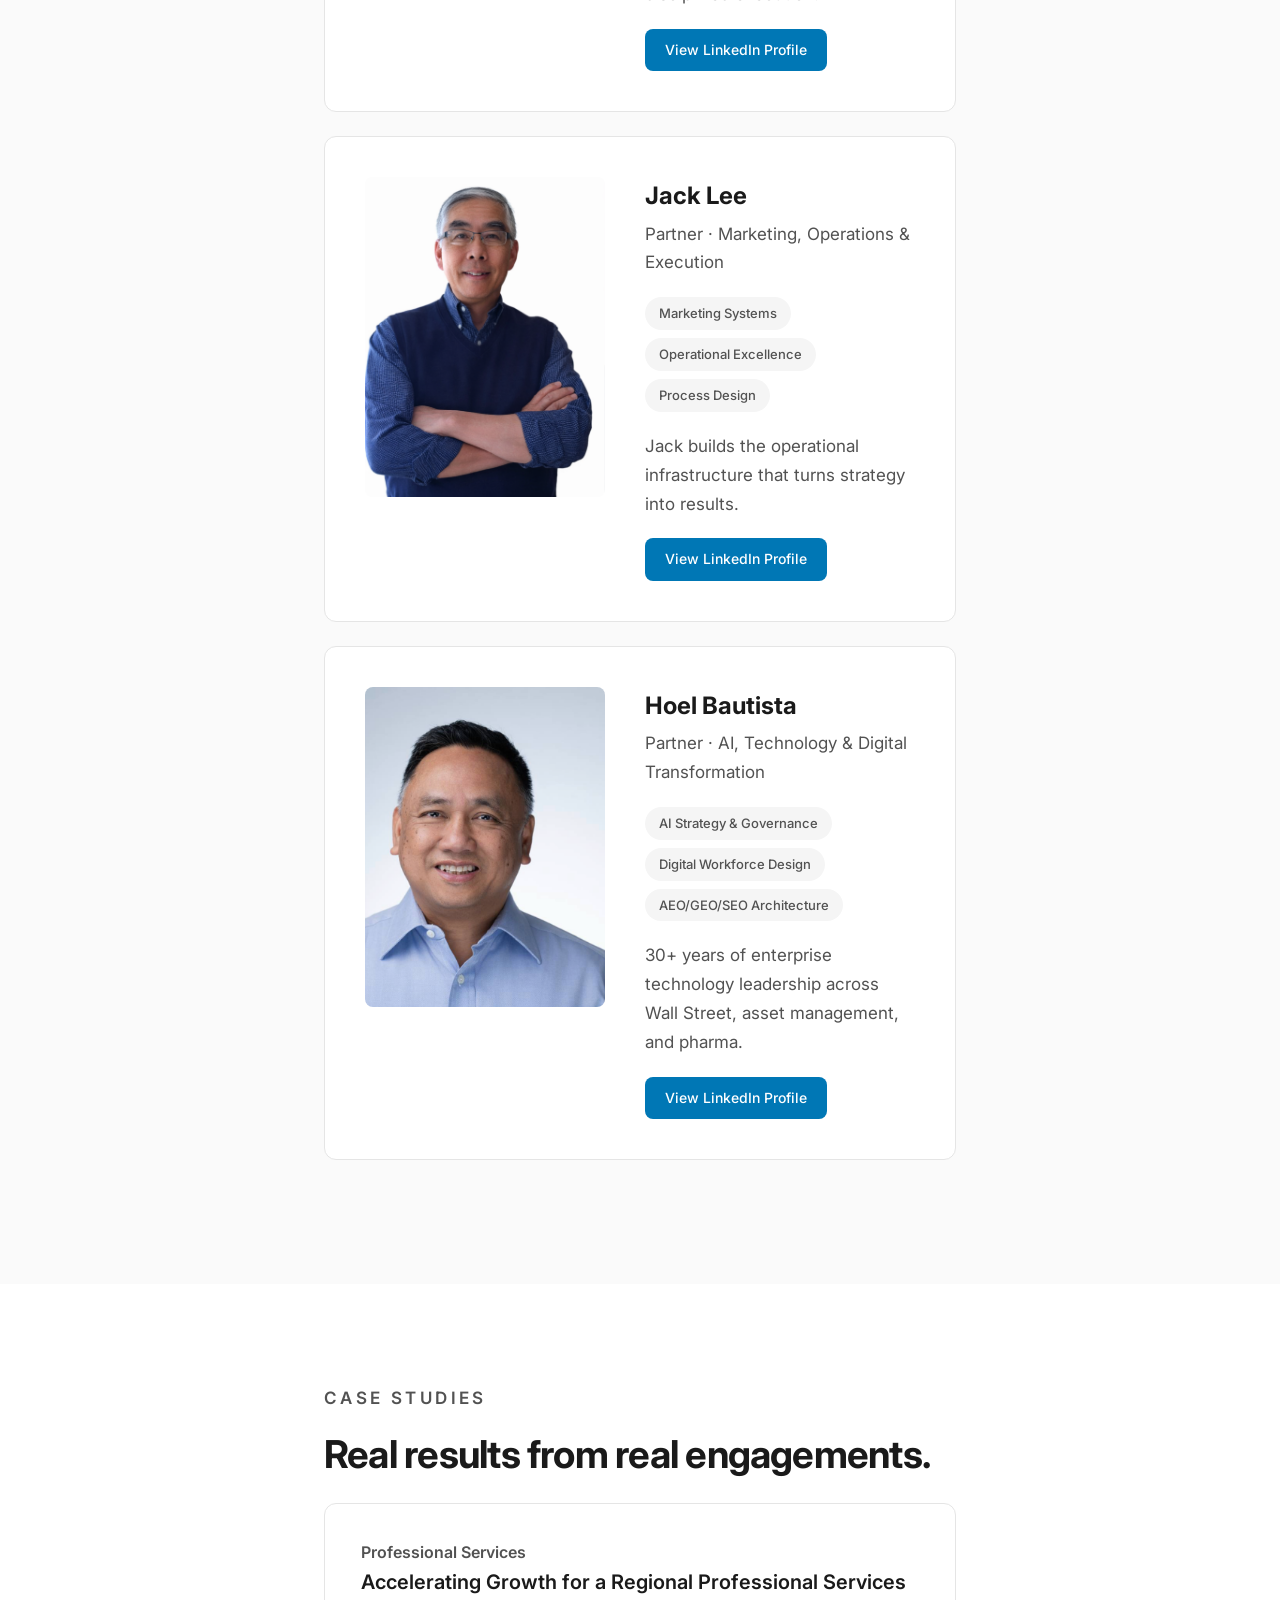
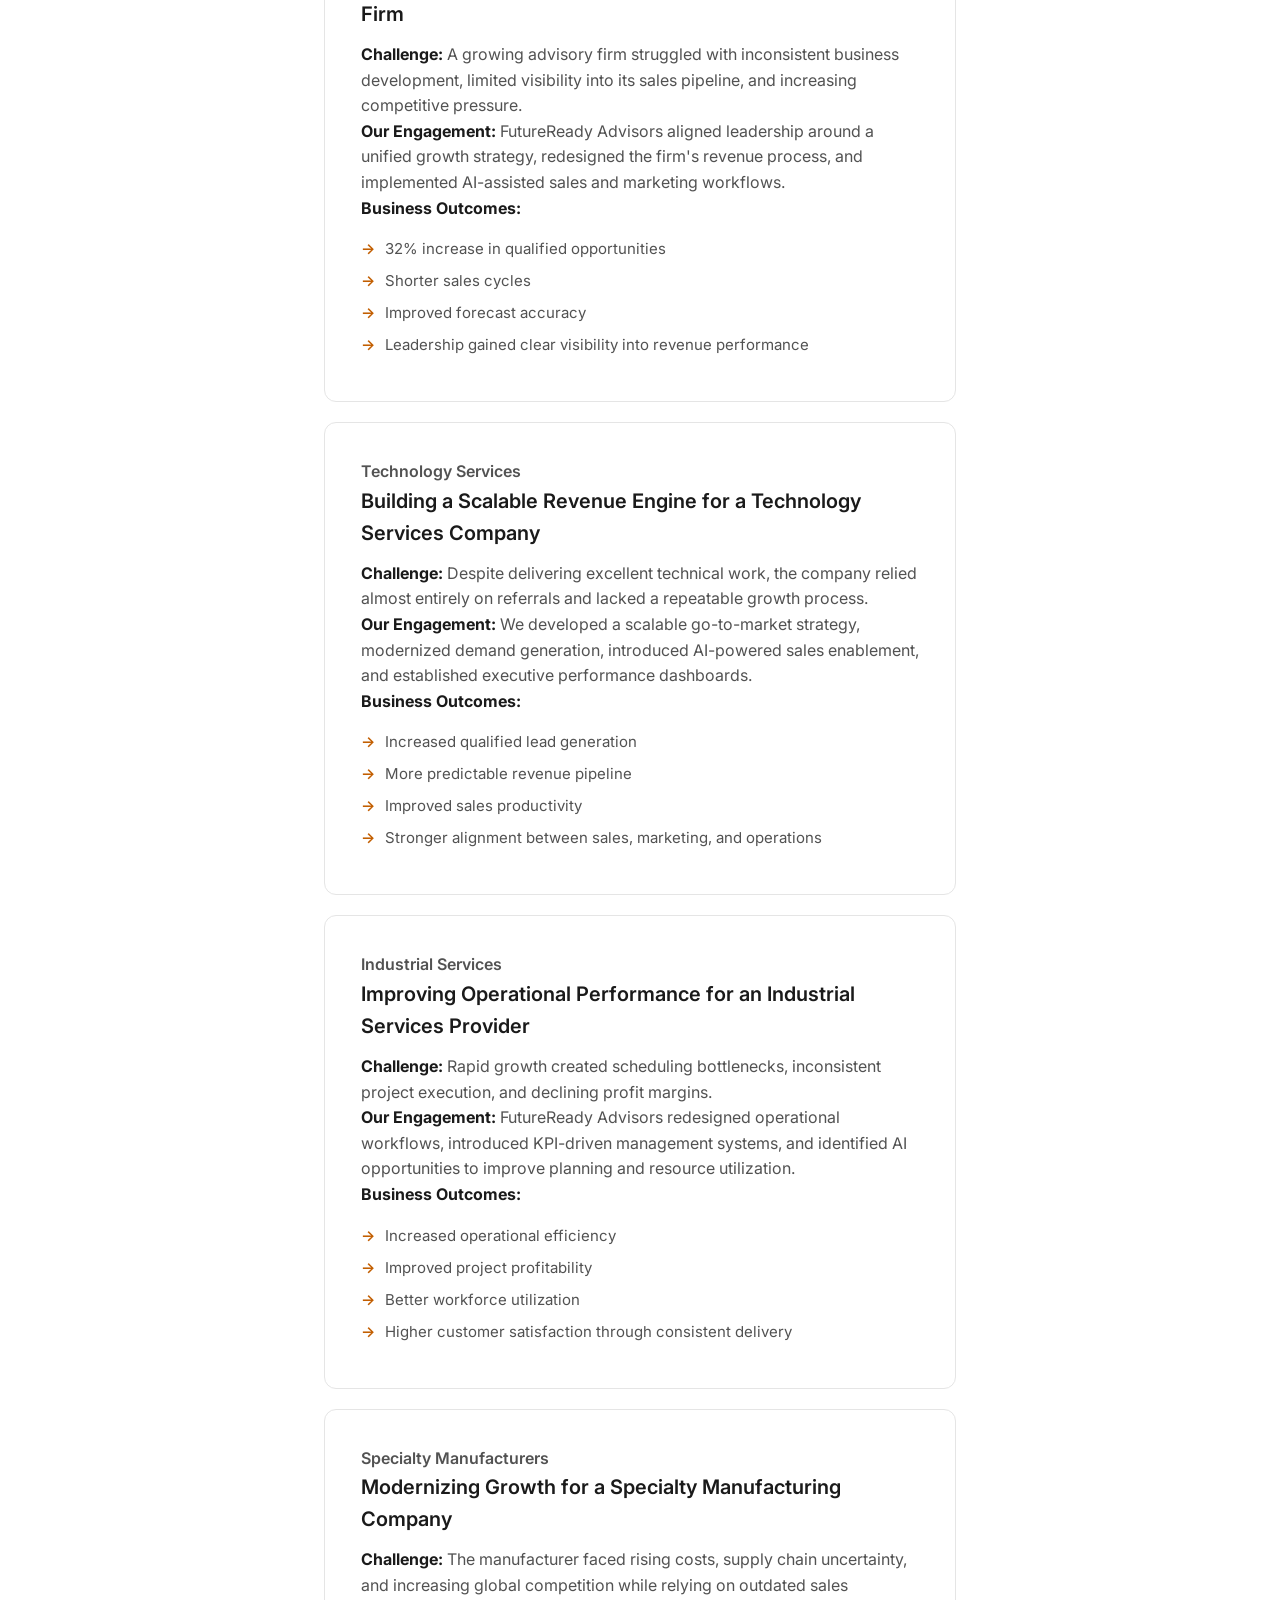
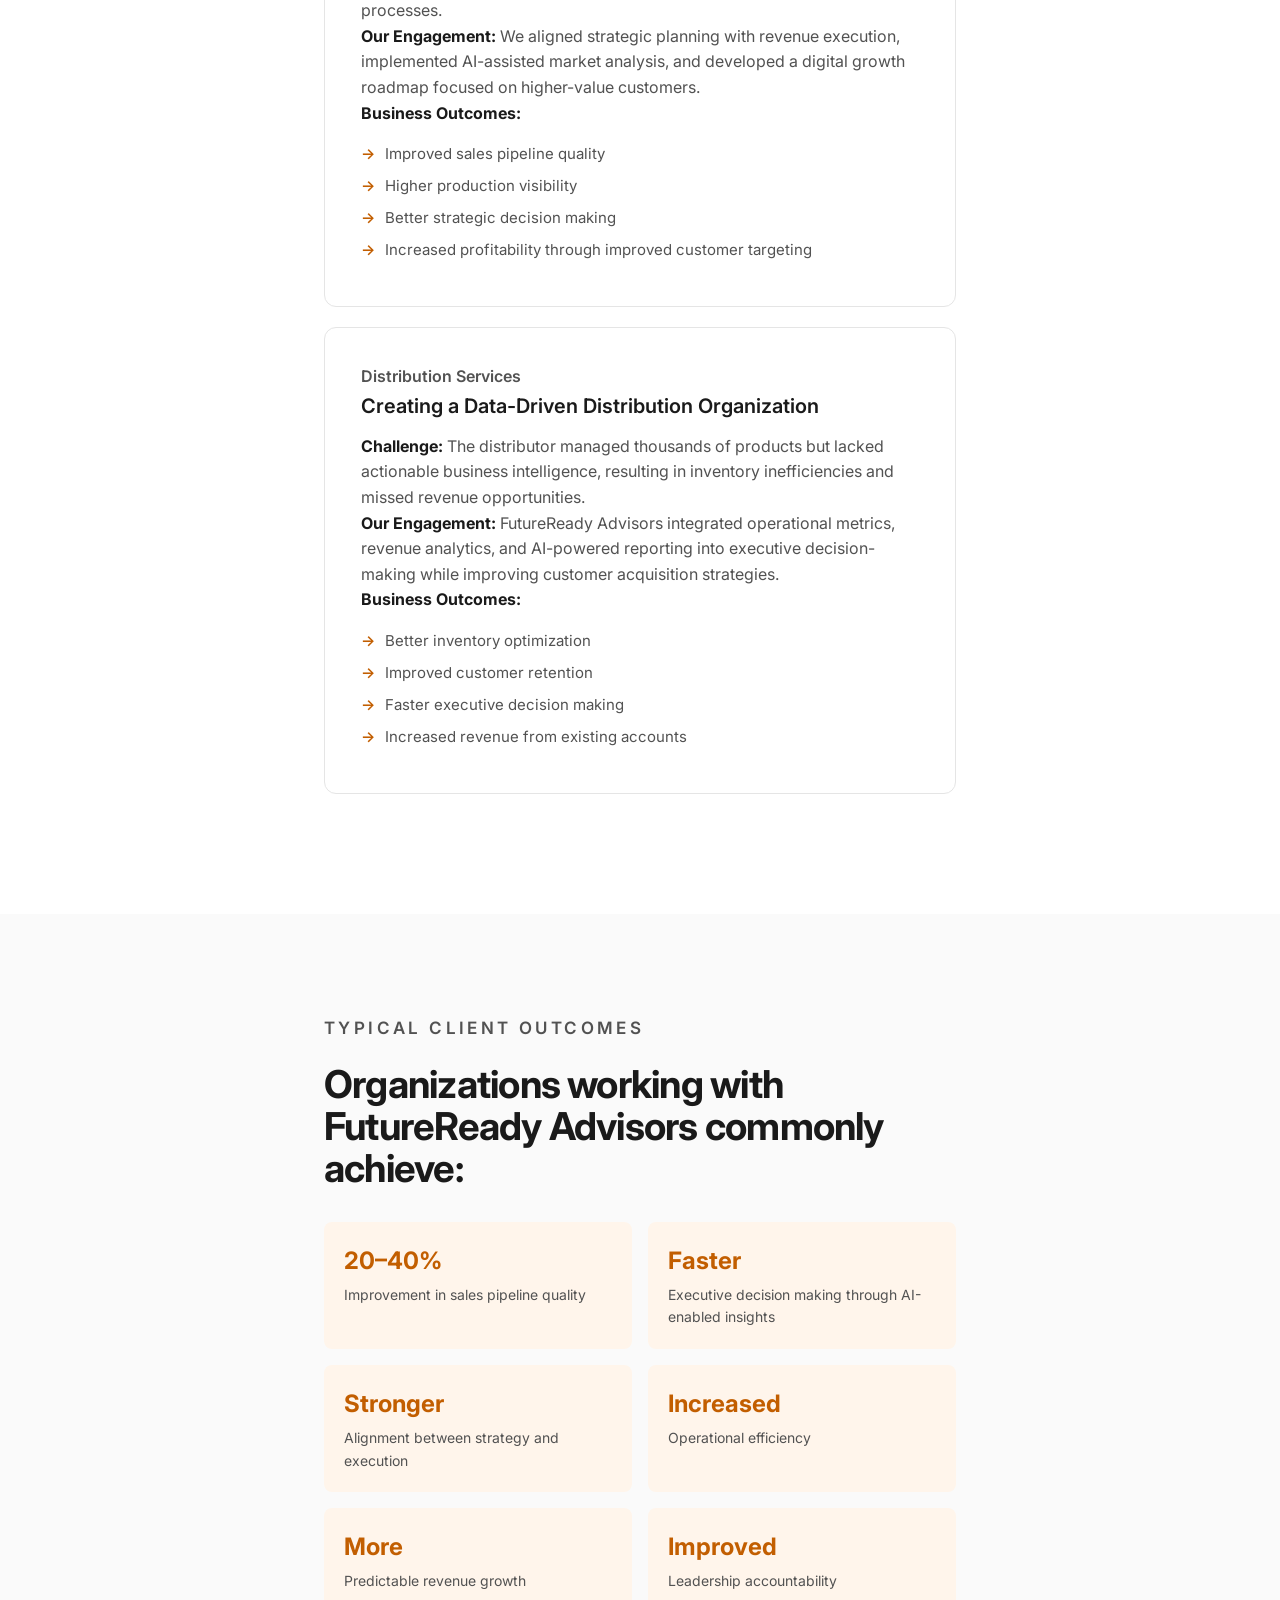
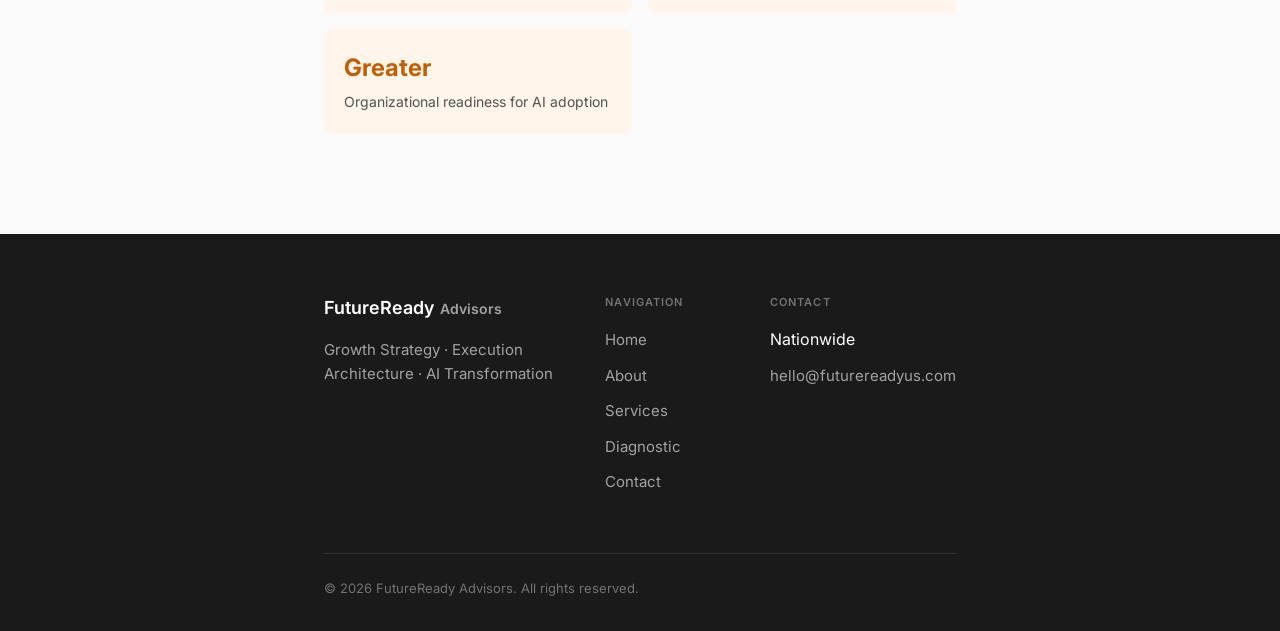
==== commit f8211aa0: "Fix team photos on About page: add height:auto so aspect-ratio 3/4 applies instead of 1365px-tall sl" ====
--- a/about/index.html
+++ b/about/index.html
@@ -11,7 +11,7 @@
 <meta charset="UTF-8"><meta name="viewport" content="width=device-width, initial-scale=1.0">
 <meta name="google-site-verification" content="rzTwV3tGWfM2kfmghne0Se3kJqSVPFgn3C5hKiqkpUg" />
 <title>About — FutureReady Advisors | Growth Strategy Partners</title>
-<meta name="description" content="Meet the FutureReady Advisors team: Robert Goldberg (Growth Strategy), Jack Lee (Operations), and Hoel Bautista (AI & Technology). Over 100 years combined experience helping companies scale from $2M to $50M.">
+<meta name="description" content="Meet the FutureReady Advisors team: Robert Goldberg (Growth), Jack Lee (Operations), Hoel Bautista (AI). 100+ years helping companies scale $2M to $50M.">
 <meta name="keywords" content="growth strategy partners, business consulting team, AI transformation experts, revenue growth consultants, founder advisors">
 <meta name="author" content="FutureReady Advisors">
 <meta name="robots" content="index, follow">
@@ -23,10 +23,10 @@
 <meta property="og:description" content="Meet our team of growth strategy specialists with over 100 years combined experience.">
 <meta property="og:type" content="website">
 <meta property="og:url" content="https://www.futurereadyus.com/about">
-<meta property="og:image" content="https://www.futurereadyus.com/logo-v2.jpg">
-<meta property="og:image:width" content="1280">
-<meta property="og:image:height" content="318">
-<meta property="og:image:type" content="image/jpeg">
+<meta property="og:image" content="https://www.futurereadyus.com/og-card.png">
+<meta property="og:image:width" content="1200">
+<meta property="og:image:height" content="630">
+<meta property="og:image:type" content="image/png">
 <link rel="icon" type="image/svg+xml" href="/favicon.svg">
 <meta property="og:site_name" content="FutureReady Advisors">
 <meta property="og:locale" content="en_US">
@@ -35,7 +35,7 @@
 <meta name="twitter:card" content="summary_large_image">
 <meta name="twitter:title" content="About — FutureReady Advisors | Growth Strategy Partners">
 <meta name="twitter:description" content="Meet our team of growth strategy specialists with over 100 years combined experience.">
-<meta name="twitter:image" content="https://www.futurereadyus.com/logo-v2.jpg">
+<meta name="twitter:image" content="https://www.futurereadyus.com/og-card.png">
 
 <!-- Canonical -->
 <link rel="canonical" href="https://www.futurereadyus.com/about">
@@ -116,7 +116,7 @@
 .section p{font-size:1.0625rem;color:#525252;line-height:1.7;margin-bottom:20px}
 .team-card{display:grid;grid-template-columns:240px 1fr;gap:40px;padding:40px;background:#fff;border:1px solid #e5e5e5;border-radius:12px;margin-bottom:24px;transition:all .3s}
 .team-card:hover{border-color:#c25e00;box-shadow:0 4px 20px rgba(0,0,0,.05)}
-.team-photo{width:100%;aspect-ratio:3/4;object-fit:cover;border-radius:8px}
+.team-photo{width:100%;height:auto;aspect-ratio:3/4;object-fit:cover;border-radius:8px}
 .team-name{font-size:1.5rem;font-weight:700;margin-bottom:4px}
 .team-title{font-size:1rem;color:#737373;margin-bottom:16px}
 .team-skills{display:flex;flex-wrap:wrap;gap:8px;margin-bottom:20px}
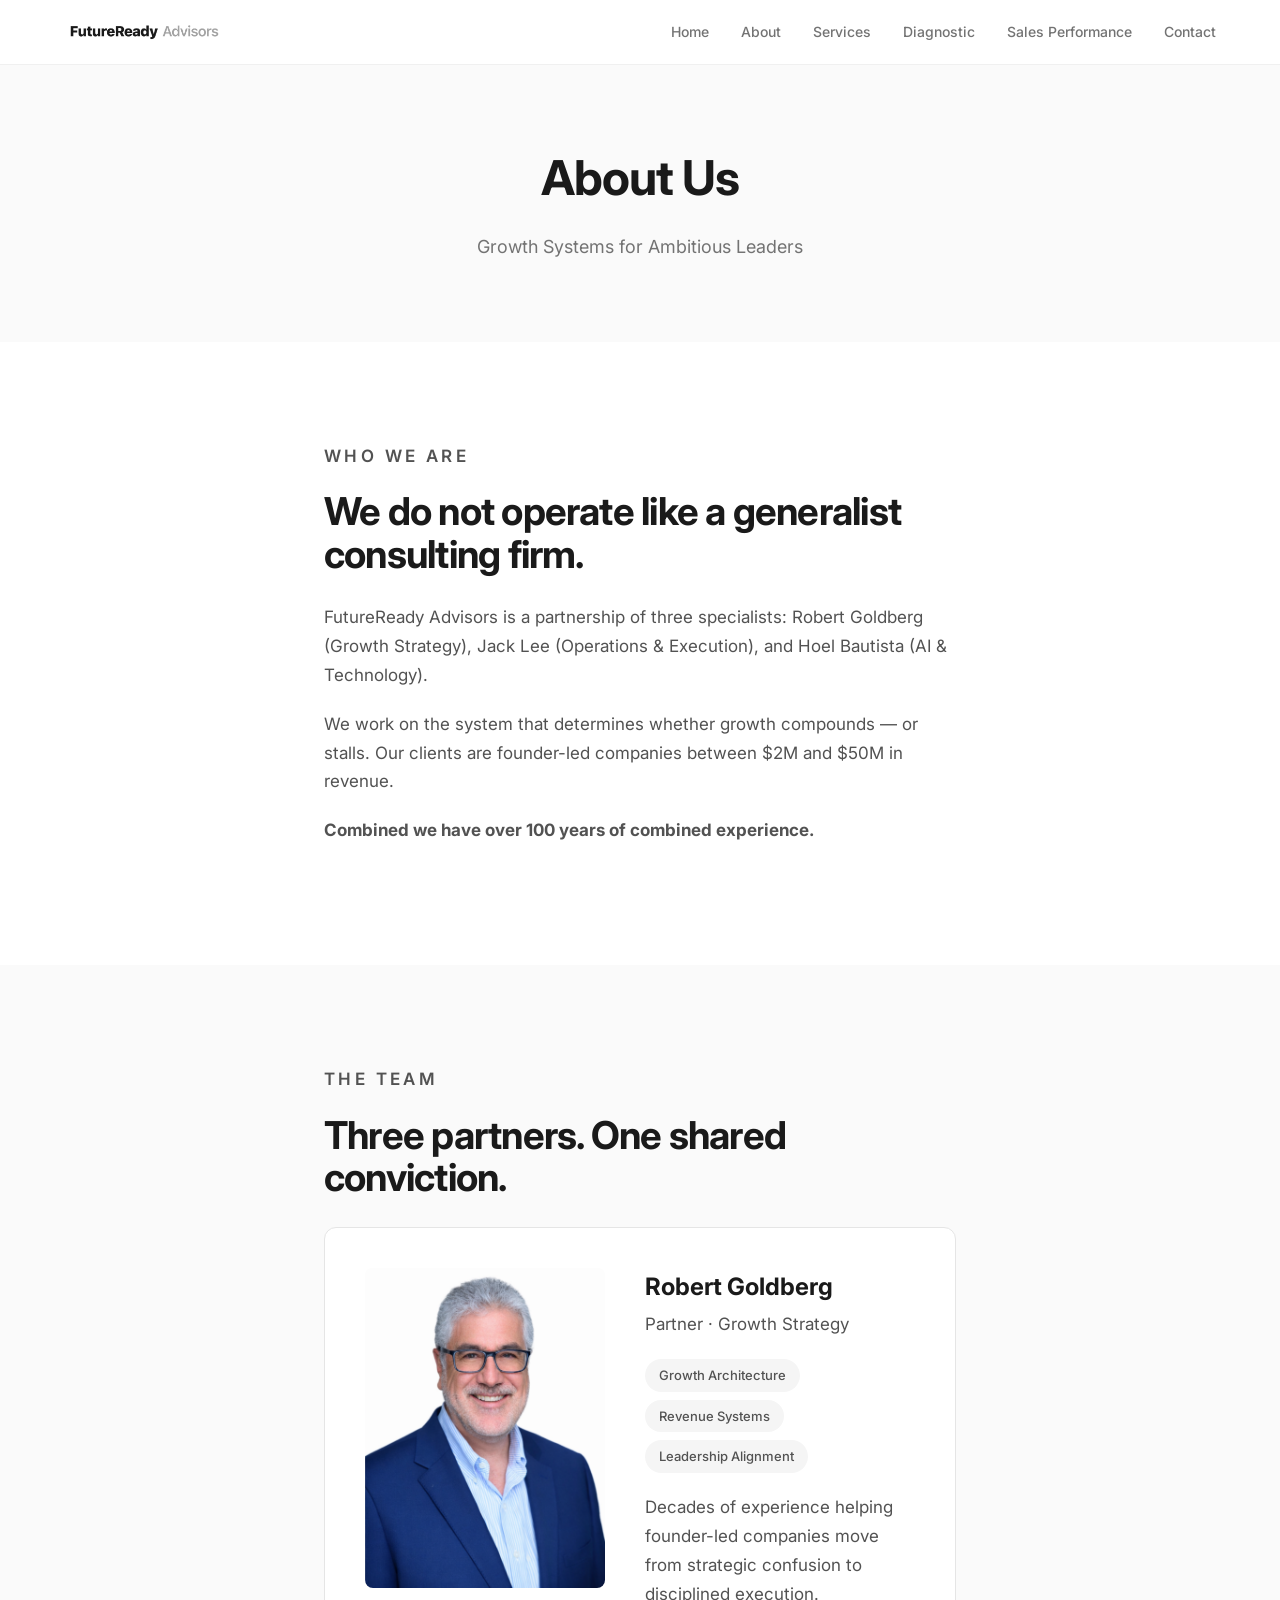
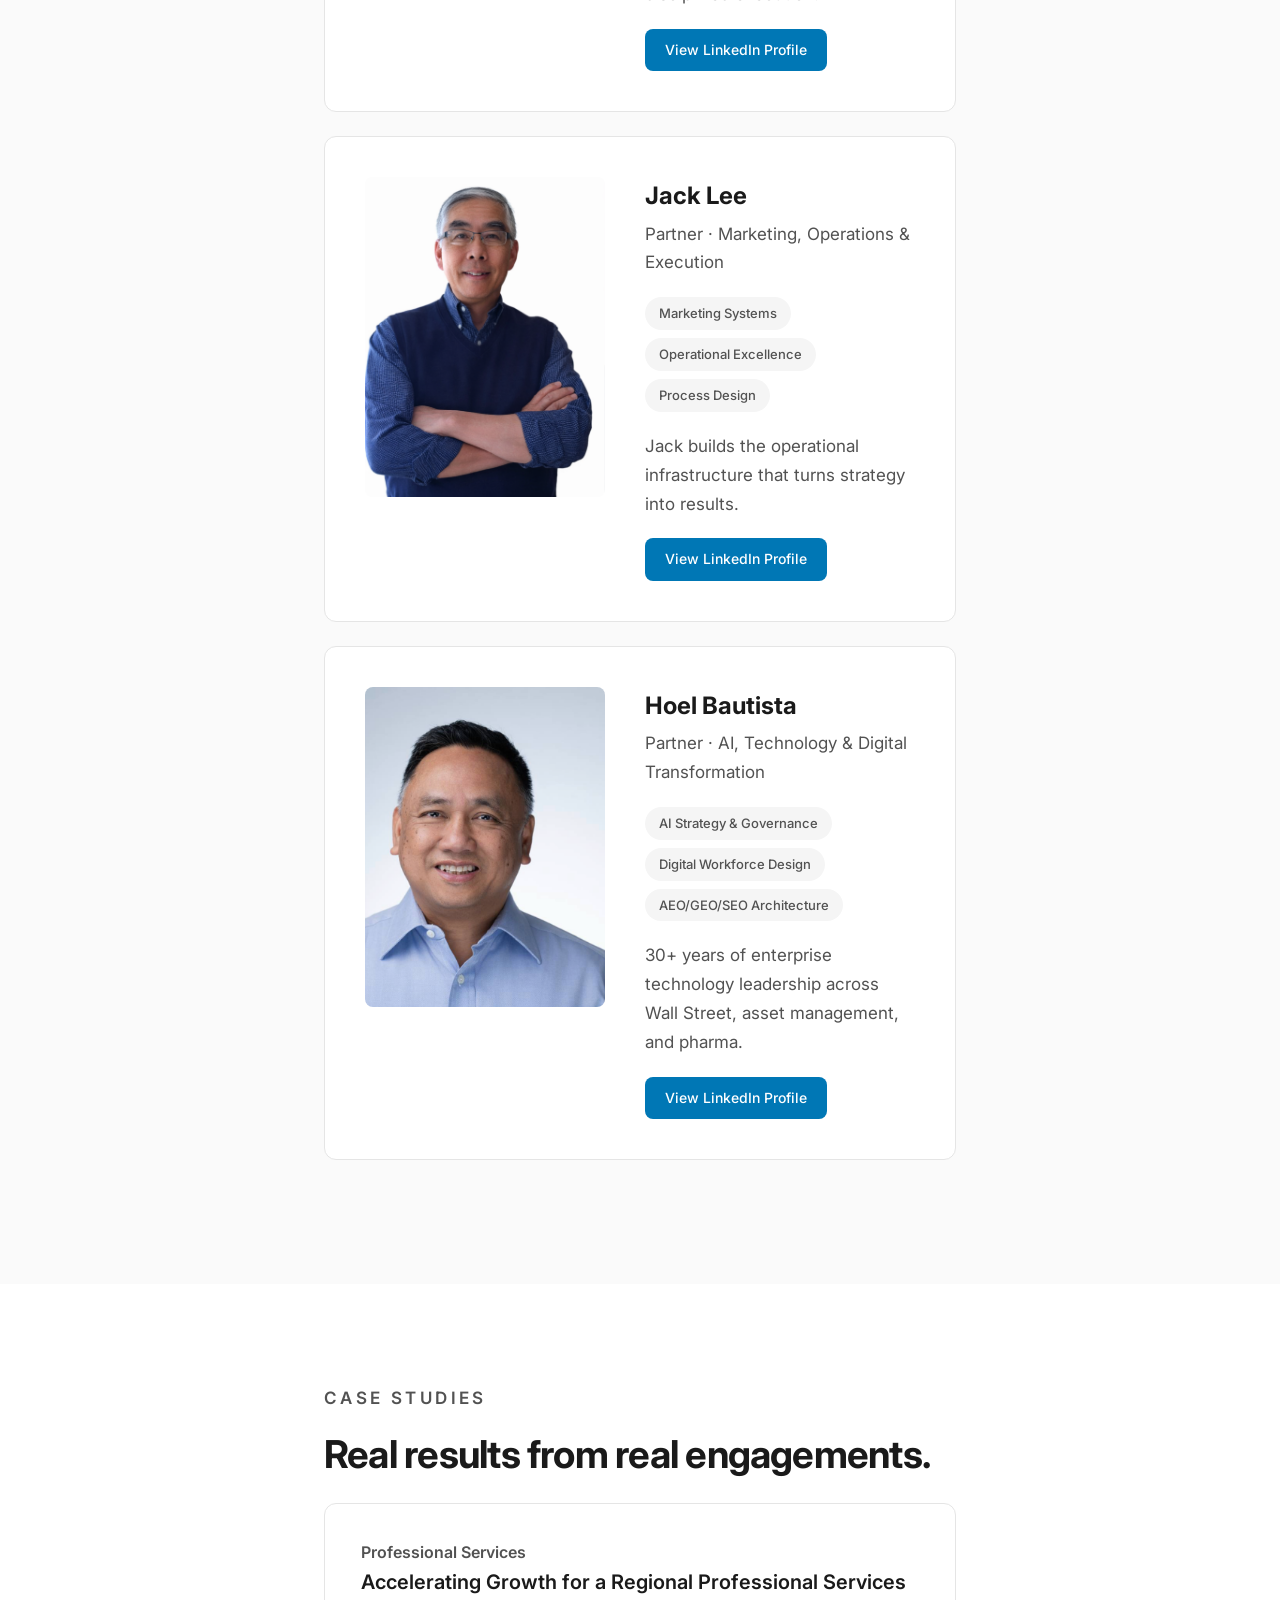
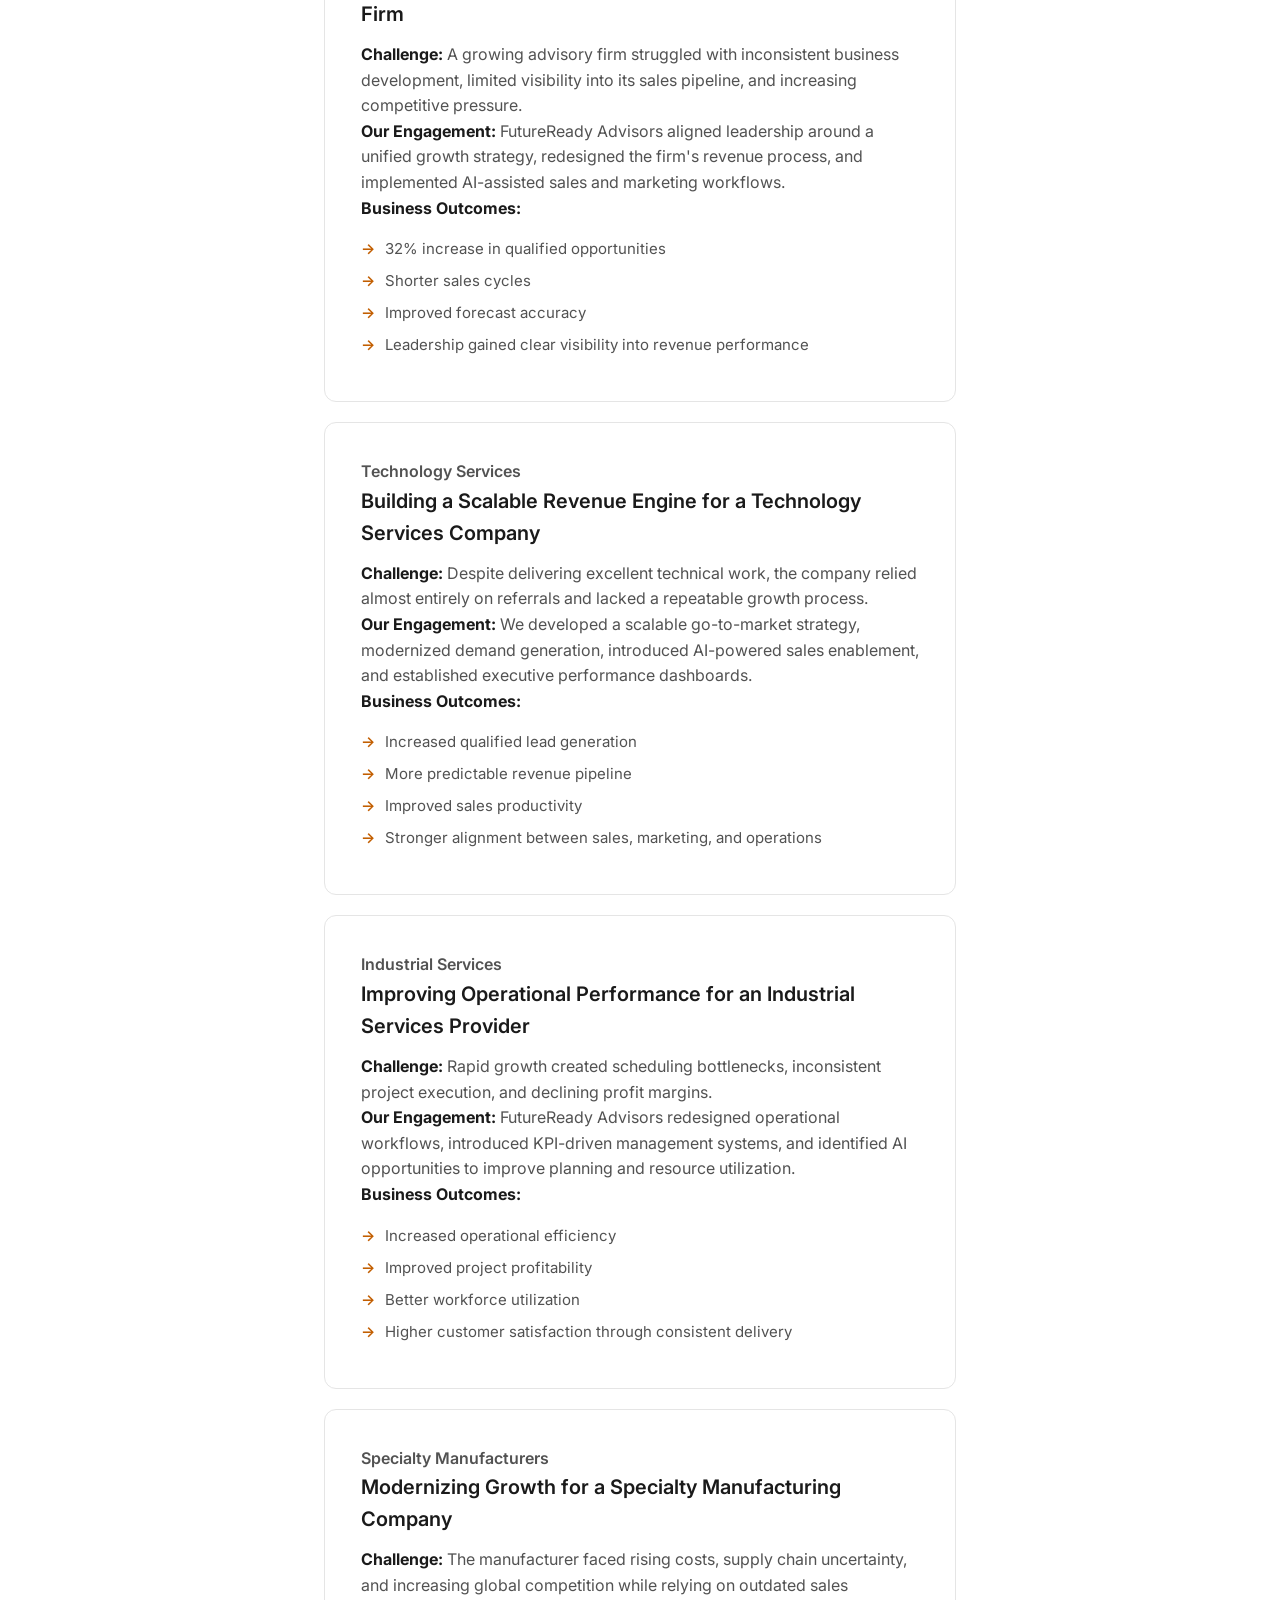
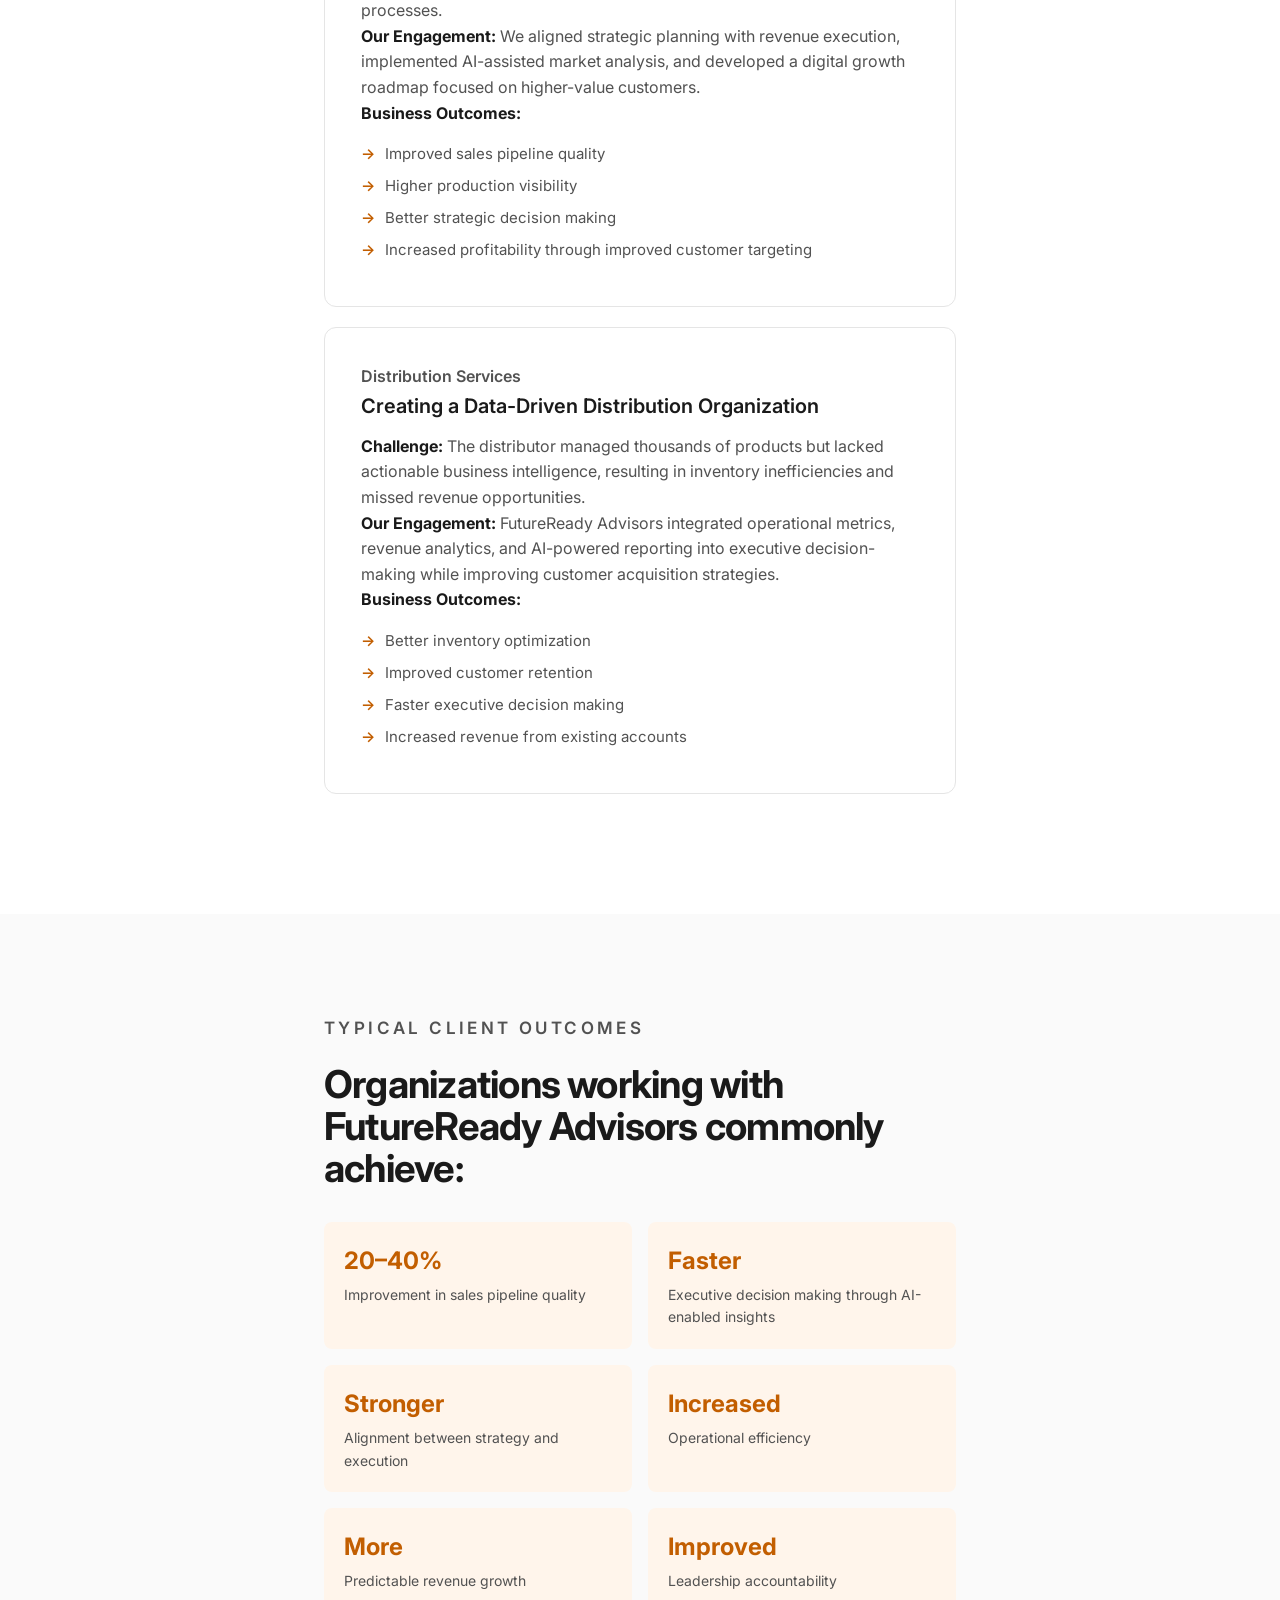
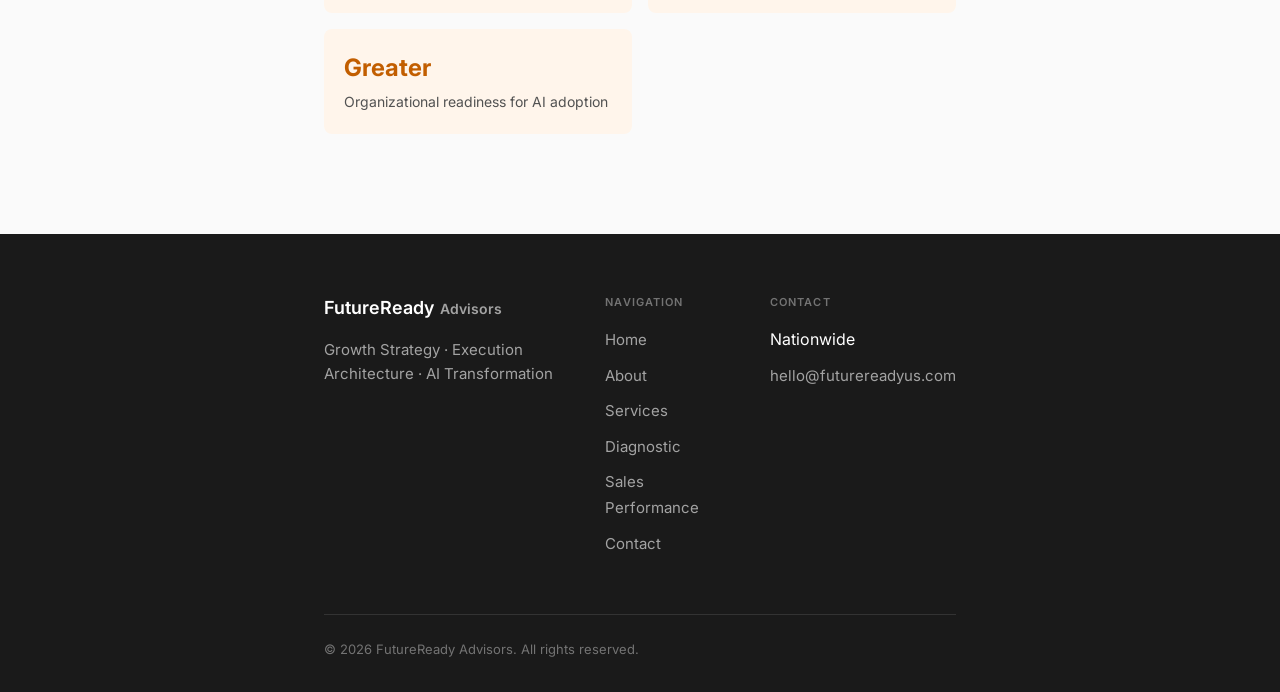
==== commit c22e1963: "Add Sales Performance Assessment page (FRA Sales Performance System)" ====
--- a/about/index.html
+++ b/about/index.html
@@ -157,6 +157,20 @@
 .scroll-top{bottom:20px;right:20px}
 .results-grid{grid-template-columns:1fr}
 }
+
+/* ===== Mobile nav (hamburger) ===== */
+.nav-toggle{display:none;background:none;border:none;cursor:pointer;padding:8px;margin-left:auto;z-index:60}
+.nav-toggle span{display:block;width:24px;height:2px;background:#1a1a1a;margin:5px 0;transition:all .3s;border-radius:2px}
+@media(max-width:768px){
+  .nav-toggle{display:block}
+  .nav-toggle.open span:nth-child(1){transform:translateY(7px) rotate(45deg)}
+  .nav-toggle.open span:nth-child(2){opacity:0}
+  .nav-toggle.open span:nth-child(3){transform:translateY(-7px) rotate(-45deg)}
+  .nav-links{display:none;position:fixed;top:64px;left:0;right:0;background:#fff;flex-direction:column;align-items:flex-start;padding:20px 24px 28px;gap:18px;border-bottom:1px solid #f0f0f0;box-shadow:0 16px 32px rgba(0,0,0,.08);z-index:55}
+  .nav-links.open{display:flex}
+  .nav-links a{font-size:1rem;width:100%}
+  .nav-cta{margin-top:6px;text-align:center}
+}
 </style>
 <link rel="preconnect" href="https://fonts.googleapis.com">
 <link href="https://fonts.googleapis.com/css2?family=Inter:wght@400;500;600;700&display=swap" rel="stylesheet">
@@ -169,9 +183,11 @@
 <a href="/about">About</a>
 <a href="/services">Services</a>
 <a href="/diagnostic">Diagnostic</a>
+<a href="/sales-performance">Sales Performance</a>
 <a href="/contact">Contact</a>
-</div>
-</div></nav>
+
+</div>
+<button class="nav-toggle" id="navToggle" aria-label="Menu" aria-expanded="false"><span></span><span></span><span></span></button></div></nav>
 
 <main>
 <header class="page-header"><div class="container-narrow">
@@ -232,7 +248,7 @@
 <span class="team-skill">AEO/GEO/SEO Architecture</span>
 </div>
 <p class="team-bio">30+ years of enterprise technology leadership across Wall Street, asset management, and pharma.</p>
-<a href="https://www.linkedin.com/in/hoelbautista" target="_blank" rel="noopener noreferrer" class="team-linkedin">View LinkedIn Profile</a>
+<a href="https://www.linkedin.com/in/hoel-bautista" target="_blank" rel="noopener noreferrer" class="team-linkedin">View LinkedIn Profile</a>
 </div>
 </article>
 </div></section>
@@ -364,6 +380,7 @@
 <li><a href="/about">About</a></li>
 <li><a href="/services">Services</a></li>
 <li><a href="/diagnostic">Diagnostic</a></li>
+<li><a href="/sales-performance">Sales Performance</a></li>
 <li><a href="/contact">Contact</a></li>
 </ul>
 </div>
@@ -408,5 +425,9 @@
 })();
 </script>
 
+
+<script>
+(function(){var t=document.getElementById('navToggle'),l=document.querySelector('.nav-links');if(t&&l){t.addEventListener('click',function(){var open=l.classList.toggle('open');t.classList.toggle('open',open);t.setAttribute('aria-expanded',open?'true':'false')});l.querySelectorAll('a').forEach(function(a){a.addEventListener('click',function(){l.classList.remove('open');t.classList.remove('open');t.setAttribute('aria-expanded','false')})})}})();
+</script>
 </body>
 </html>
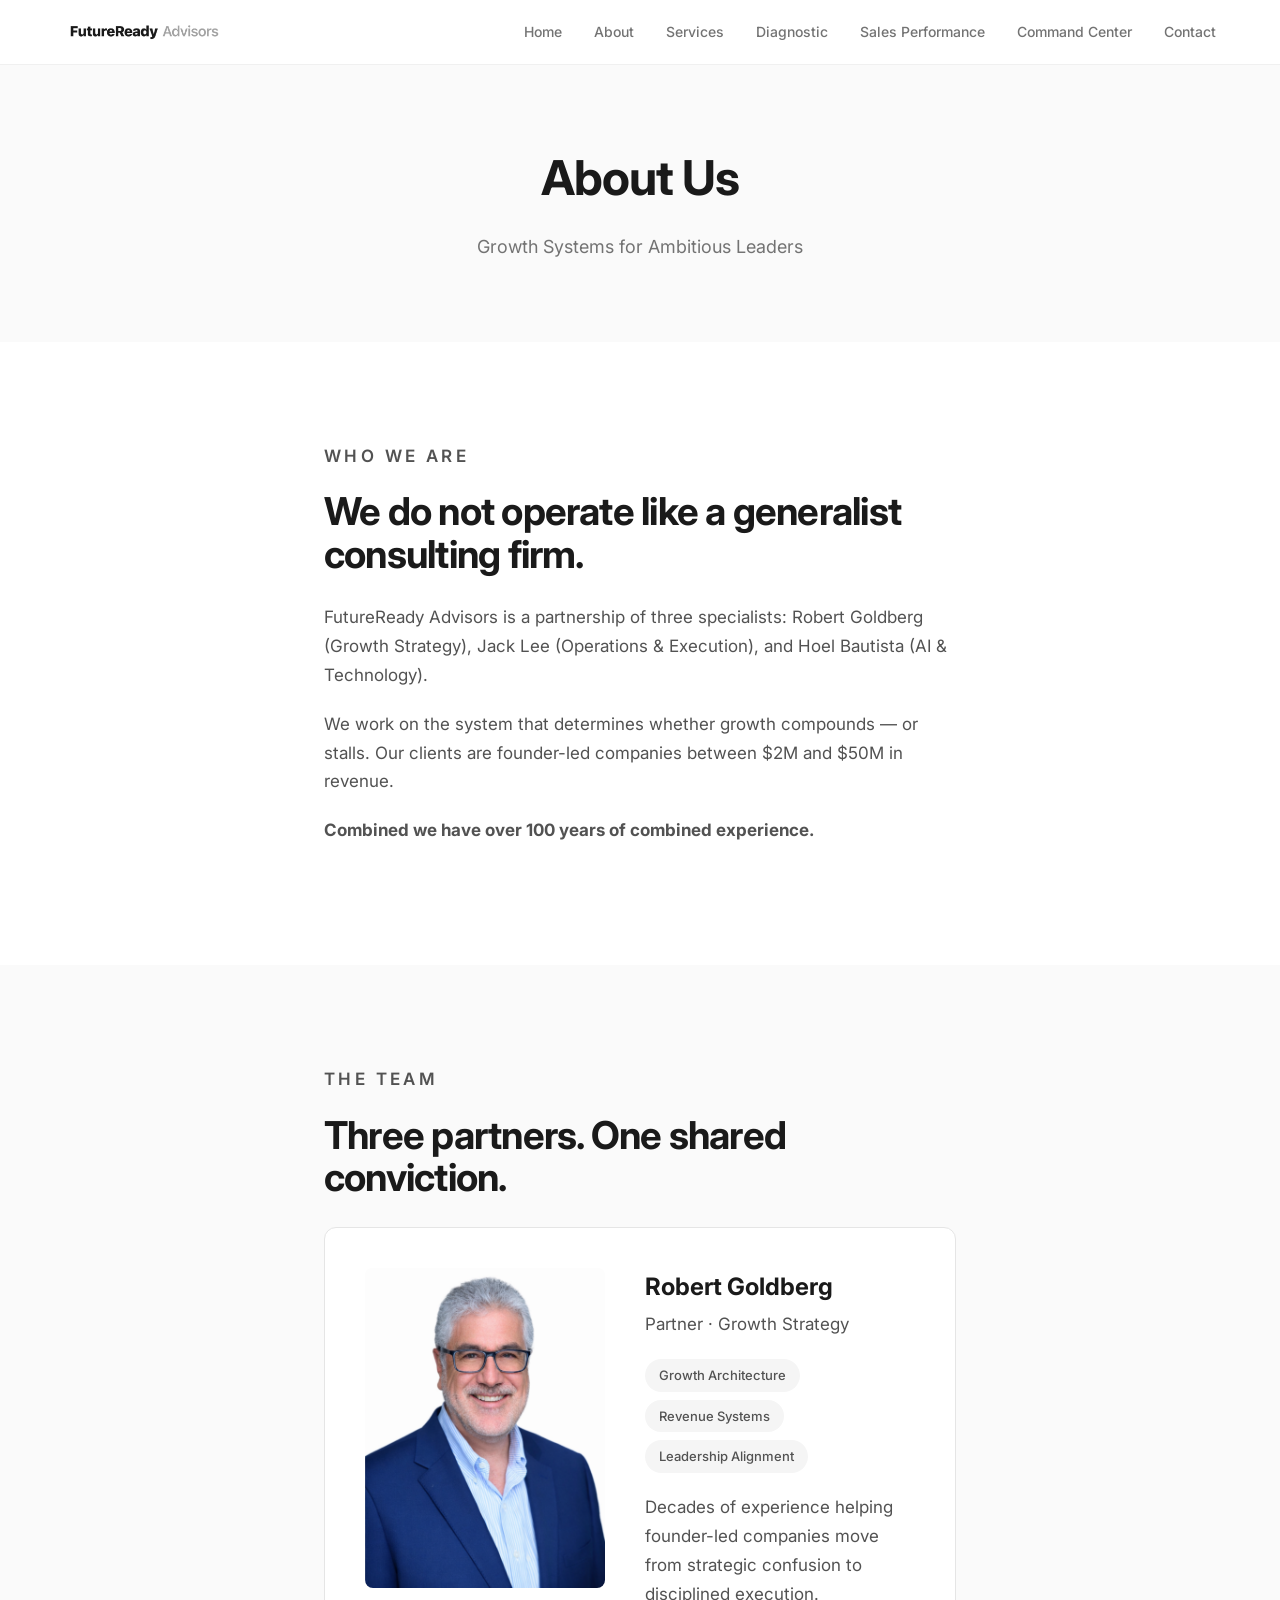
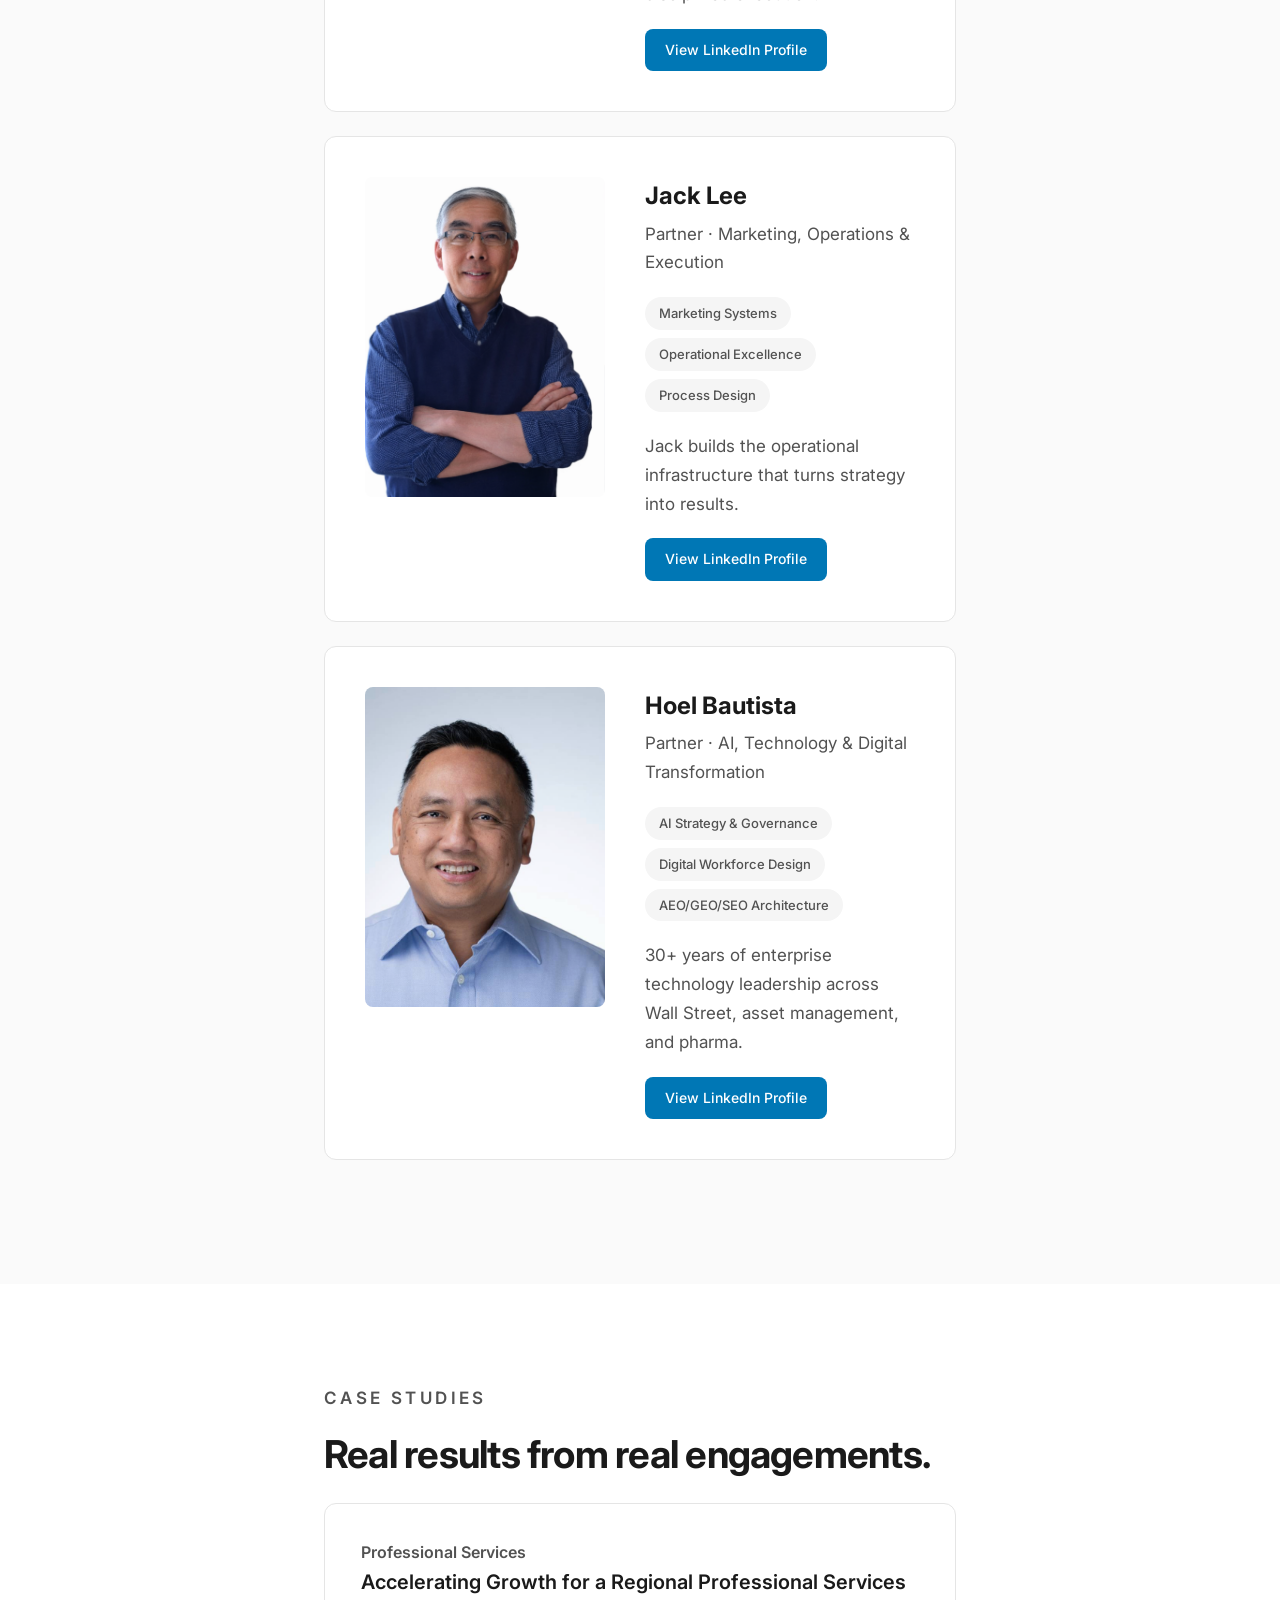
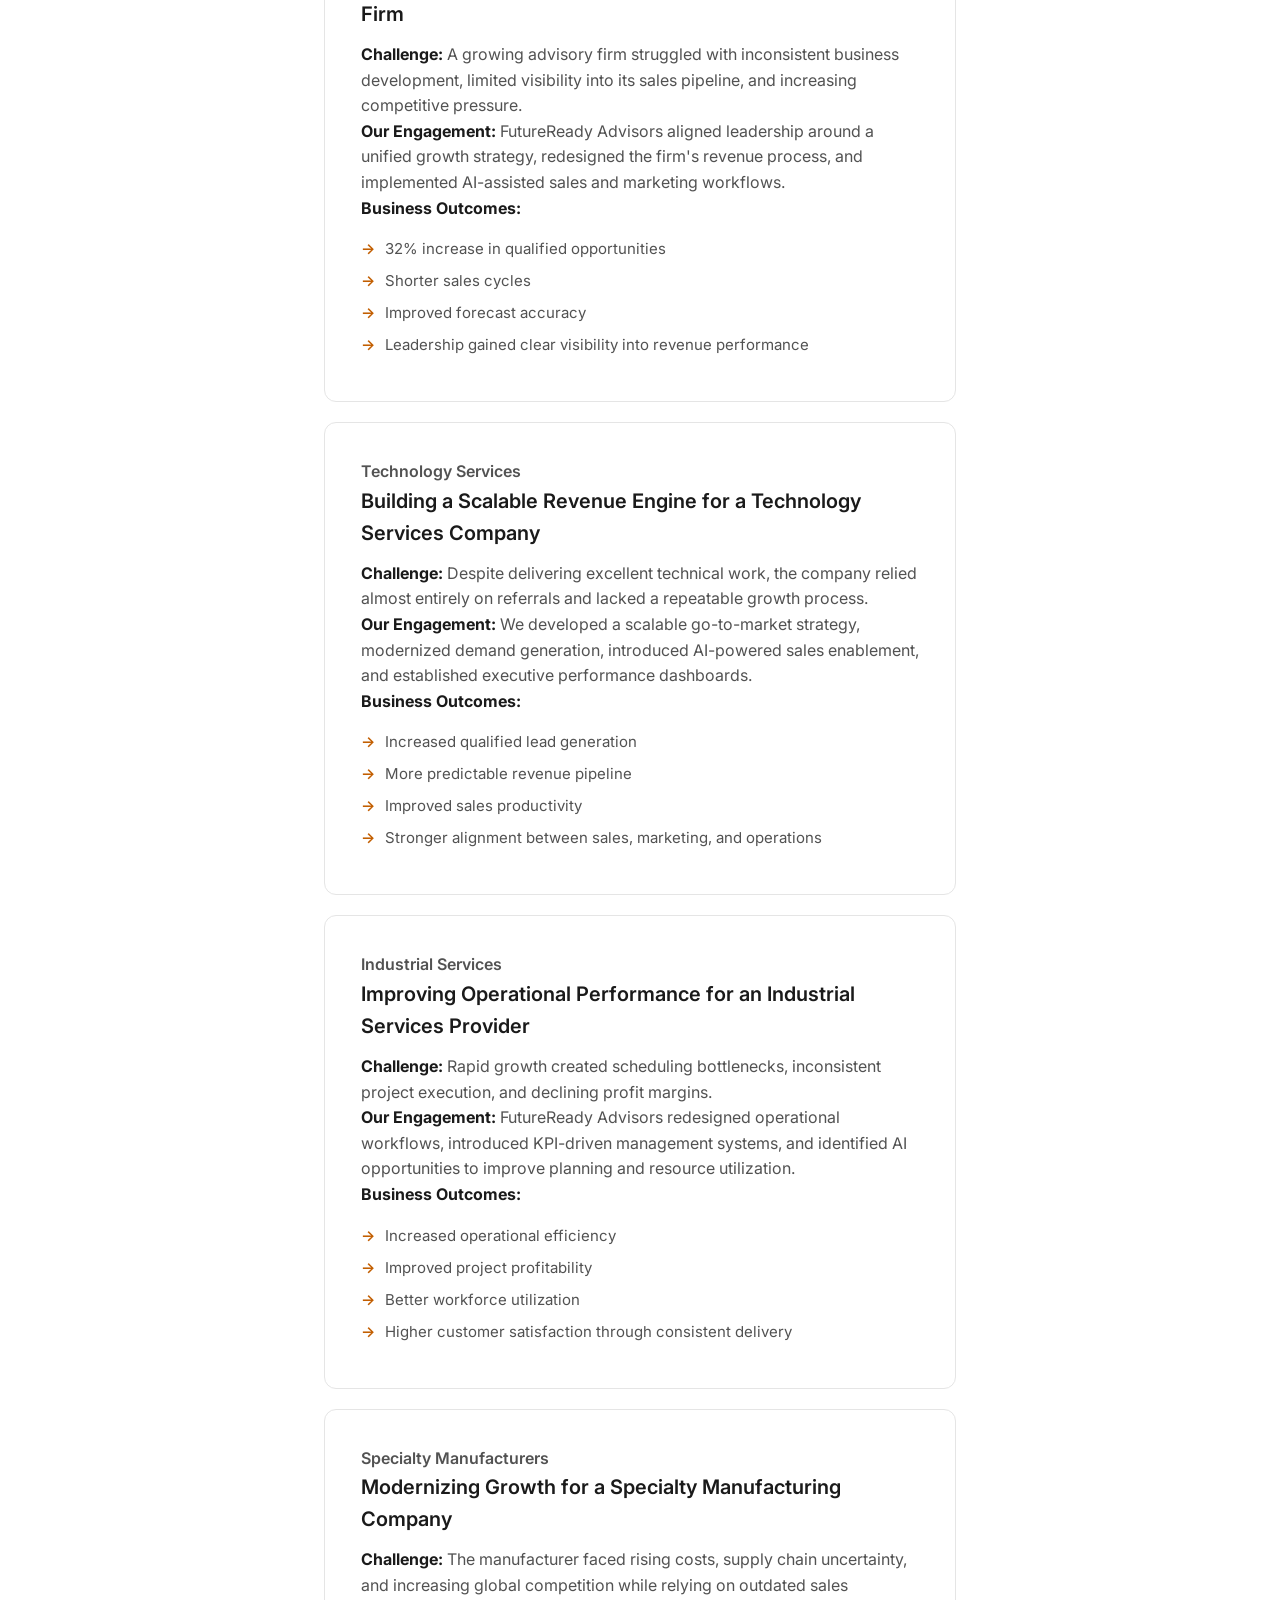
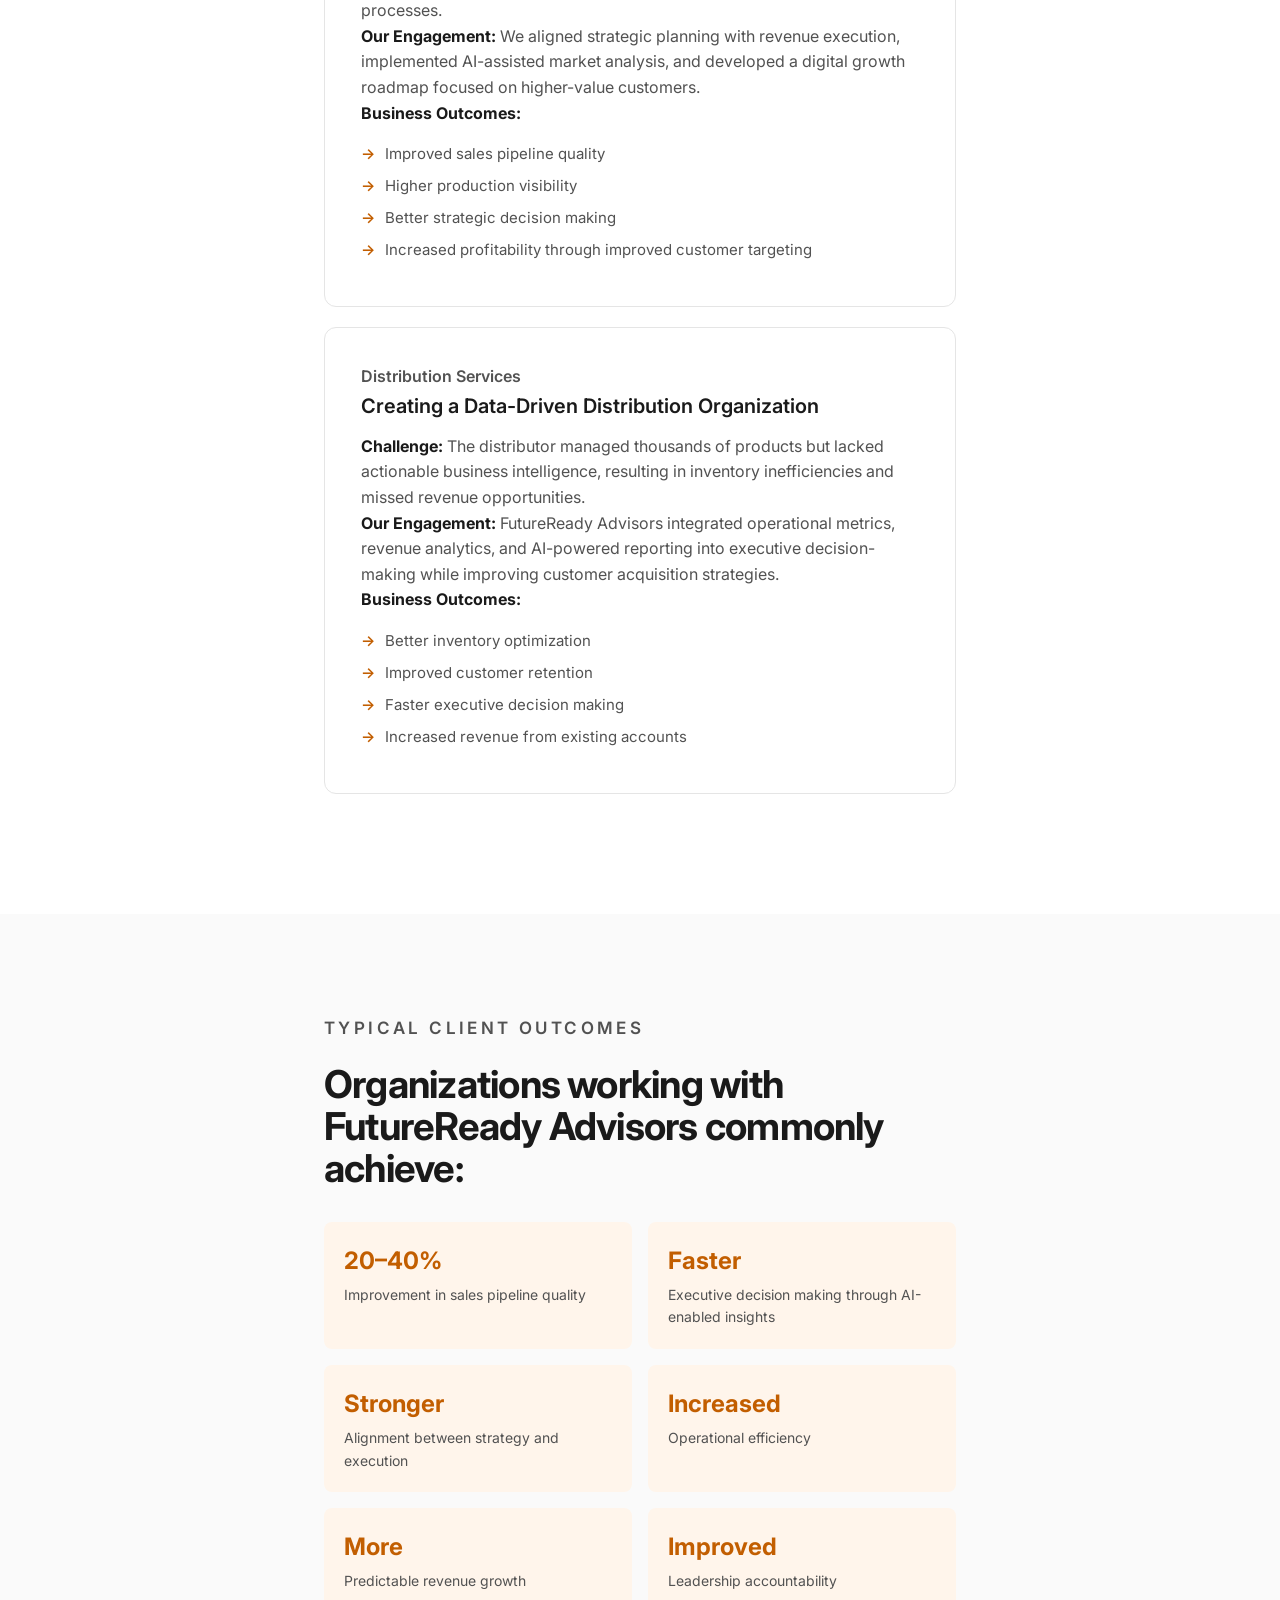
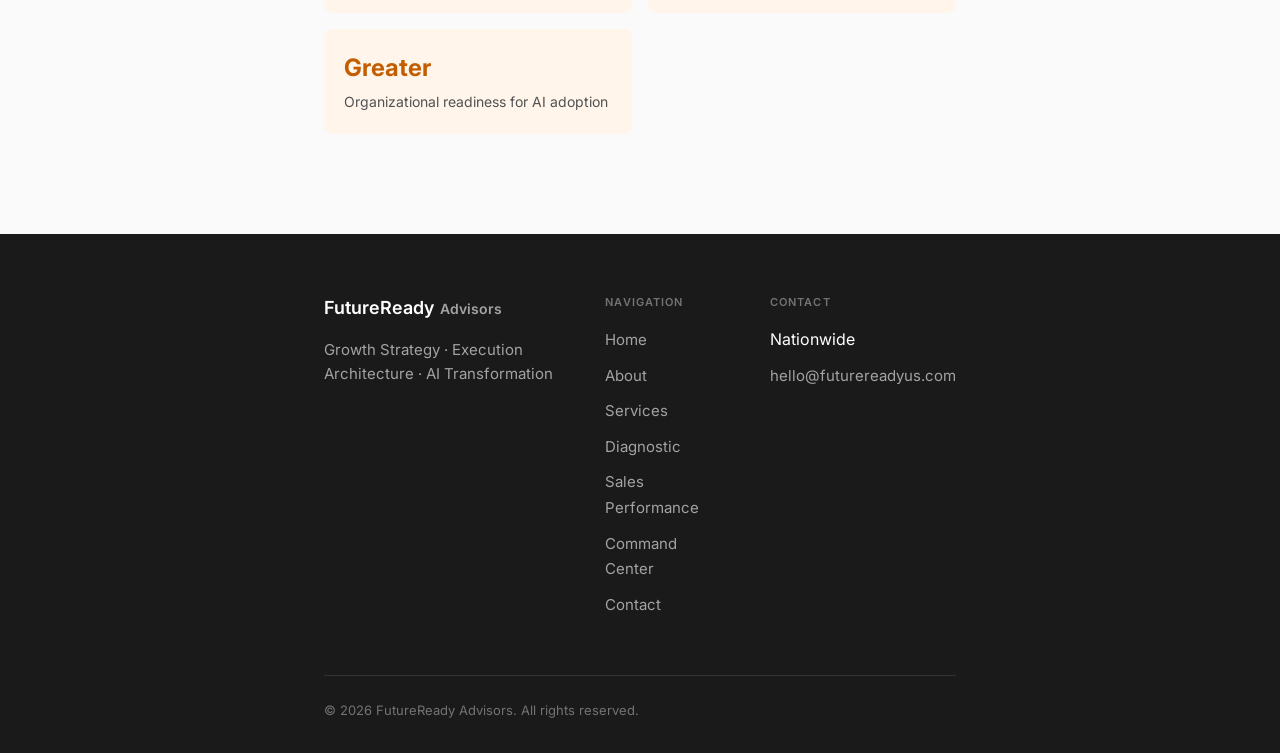
==== commit 42918159: "Add Competitive Intelligence Command Center - New /command-center page integrated with the site desi" ====
--- a/about/index.html
+++ b/about/index.html
@@ -184,6 +184,7 @@
 <a href="/services">Services</a>
 <a href="/diagnostic">Diagnostic</a>
 <a href="/sales-performance">Sales Performance</a>
+<a href="/command-center">Command Center</a>
 <a href="/contact">Contact</a>
 
 </div>
@@ -381,6 +382,7 @@
 <li><a href="/services">Services</a></li>
 <li><a href="/diagnostic">Diagnostic</a></li>
 <li><a href="/sales-performance">Sales Performance</a></li>
+<li><a href="/command-center">Command Center</a></li>
 <li><a href="/contact">Contact</a></li>
 </ul>
 </div>
